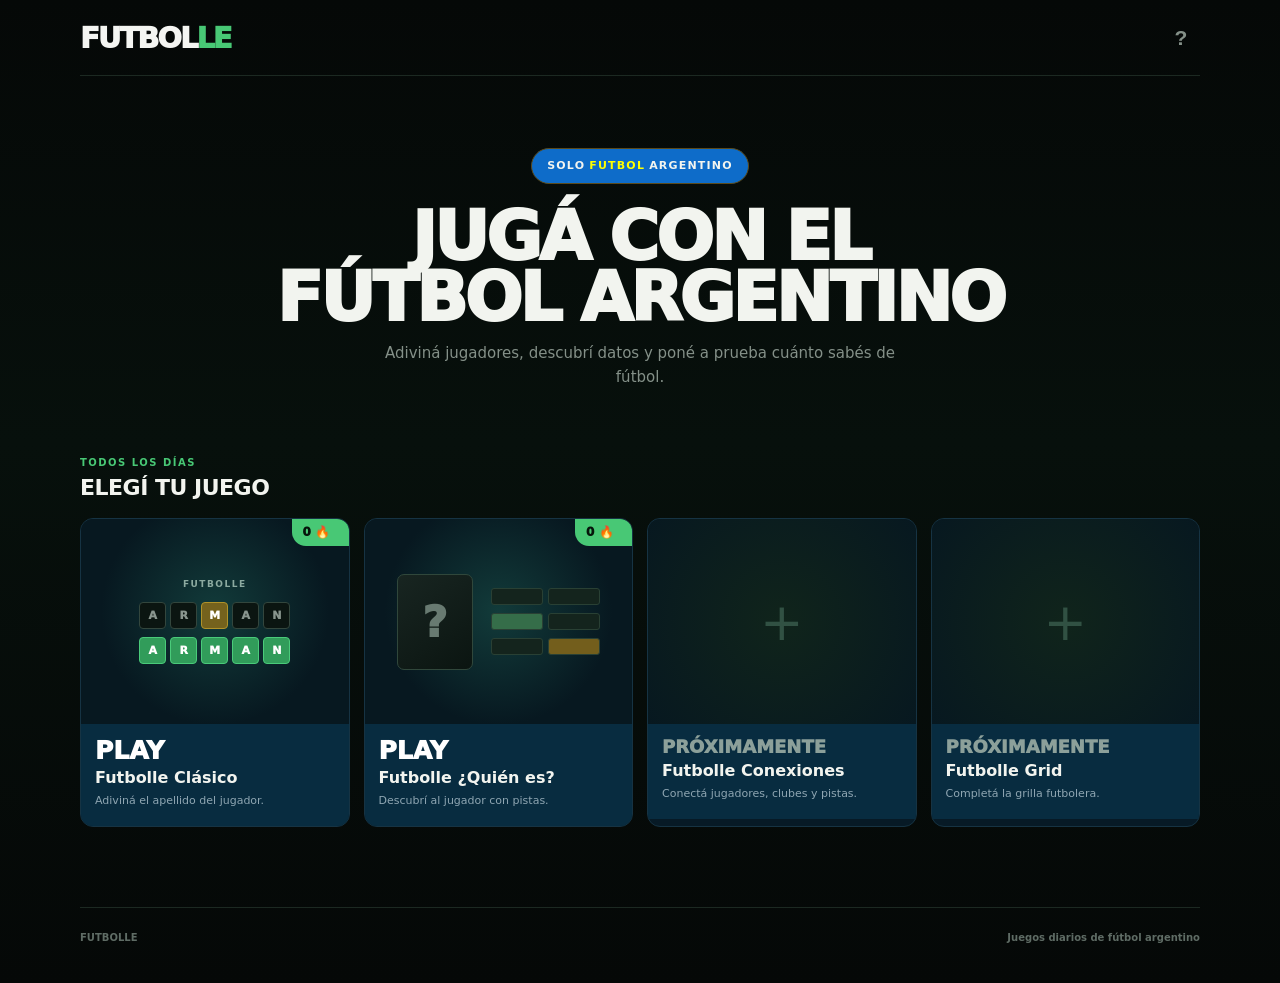
==== index.html @ 7536a7e5 "Selector" ====
<!DOCTYPE html>
<html lang="es">
<head>
    <meta charset="UTF-8">
    <meta name="viewport" content="width=device-width, initial-scale=1.0">

    <title>FUTBOLLE — Juegos de fútbol argentino</title>

    <link rel="stylesheet" href="index.css">
</head>

<body>

<header class="topbar">

    <a href="index.html" class="brand">
        FUTBOL<span>LE</span>
    </a>

    <button class="help-button" aria-label="Ayuda">
        ?
    </button>

</header>


<main class="home">

    <section class="hero">

        <div class="hero-kicker">
            SOLO <p style="color:yellow; padding-inline: 4px; font-size: 11px; font-weight: 900;  letter-spacing: 1.2px;">  FUTBOL </p> ARGENTINO
        </div>

        <h1>
            JUGÁ CON EL<br>
            FÚTBOL ARGENTINO
        </h1>

        <p>
            Adiviná jugadores, descubrí datos y poné a prueba
            cuánto sabés de fútbol.
        </p>

    </section>


    <section class="games-section">

        <div class="section-heading">

            <div>
                <span class="section-label">
                    TODOS LOS DÍAS
                </span>

                <h2>
                    ELEGÍ TU JUEGO
                </h2>
            </div>

        </div>


        <div class="games-grid">


            <!-- =========================
                 CLÁSICO
            ========================== -->

            <a href="classic.html"
               class="game-card">

                <div class="streak-badge">
                    0 🔥
                </div>

                <div class="game-preview classic-preview">

                    <div class="preview-title">
                        FUTBOLLE
                    </div>

                    <div class="mini-grid">

                        <span class="mini-cell filled">
                            A
                        </span>

                        <span class="mini-cell filled">
                            R
                        </span>

                        <span class="mini-cell yellow">
                            M
                        </span>

                        <span class="mini-cell">
                            A
                        </span>

                        <span class="mini-cell">
                            N
                        </span>

                    </div>

                    <div class="mini-grid">

                        <span class="mini-cell green">
                            A
                        </span>

                        <span class="mini-cell green">
                            R
                        </span>

                        <span class="mini-cell green">
                            M
                        </span>

                        <span class="mini-cell green">
                            A
                        </span>

                        <span class="mini-cell green">
                            N
                        </span>

                    </div>

                </div>

                <div class="game-info">

                    <span class="play">
                        PLAY
                    </span>

                    <h3>
                        Futbolle Clásico
                    </h3>

                    <p>
                        Adiviná el apellido del jugador.
                    </p>

                </div>

            </a>



            <!-- =========================
                 ¿QUIÉN ES?
            ========================== -->

            <a href="who.html"
               class="game-card">

                <div class="streak-badge">
                    0 🔥
                </div>

                <div class="game-preview who-preview">

                    <div class="who-player">
                        ?
                    </div>

                    <div class="who-lines">

                        <div>
                            <span></span>
                            <span></span>
                        </div>

                        <div>
                            <span></span>
                            <span></span>
                        </div>

                        <div>
                            <span></span>
                            <span></span>
                        </div>

                    </div>

                </div>

                <div class="game-info">

                    <span class="play">
                        PLAY
                    </span>

                    <h3>
                        Futbolle ¿Quién es?
                    </h3>

                    <p>
                        Descubrí al jugador con pistas.
                    </p>

                </div>

            </a>



            <!-- =========================
                 PRÓXIMAMENTE
            ========================== -->

            <div class="game-card coming-soon">

                <div class="game-preview empty-preview">

                    <span>
                        +
                    </span>

                </div>

                <div class="game-info">

                    <span class="play disabled">
                        PRÓXIMAMENTE
                    </span>

                    <h3>
                        Futbolle Conexiones
                    </h3>

                    <p>
                        Conectá jugadores, clubes y pistas.
                    </p>

                </div>

            </div>



            <div class="game-card coming-soon">

                <div class="game-preview empty-preview">

                    <span>
                        +
                    </span>

                </div>

                <div class="game-info">

                    <span class="play disabled">
                        PRÓXIMAMENTE
                    </span>

                    <h3>
                        Futbolle Grid
                    </h3>

                    <p>
                        Completá la grilla futbolera.
                    </p>

                </div>

            </div>


        </div>

    </section>


    <footer>

        <span>
            FUTBOLLE
        </span>

        <span>
            Juegos diarios de fútbol argentino
        </span>

    </footer>

</main>

</body>
</html>
---- index.css ----
:root {

    --bg: #050807;
    --surface: #0b100e;
    --surface-2: #101713;

    --border: #1c2922;
    --border-hover: #2c4034;

    --text: #f2f4ef;
    --muted: #849088;

    --green: #48c875;
    --green-dark: #183b27;

    --yellow: #f0bd32;

}


* {
    box-sizing: border-box;
}


html,
body {
    margin: 0;
    min-height: 100%;

    background:
        linear-gradient(
            180deg,
            #050807 0%,
            #07100c 45%,
            #050807 100%
        );

    color: var(--text);

    font-family:
        Inter,
        system-ui,
        -apple-system,
        BlinkMacSystemFont,
        "Segoe UI",
        sans-serif;
}


body {
    min-height: 100vh;
}


/* =========================================================
   TOPBAR
========================================================= */

.topbar {

    width: min(100% - 48px, 1120px);

    height: 76px;

    margin: auto;

    display: flex;

    align-items: center;

    justify-content: space-between;

    border-bottom: 1px solid var(--border);

}


.brand {

    text-decoration: none;

    color: #f4f5f2;

    font-size: 29px;

    font-weight: 1000;

    letter-spacing: -2px;

}


.brand span {
    color: var(--green);
}


.help-button {

    width: 38px;
    height: 38px;

    border: 0;

    background: transparent;

    color: var(--muted);

    font-size: 21px;

    font-weight: 900;

    cursor: pointer;

}


/* =========================================================
   HOME
========================================================= */

.home {

    width: min(100% - 48px, 1120px);

    margin: auto;

}


/* =========================================================
   HERO
========================================================= */

.hero {

    text-align: center;

    padding:

        72px
        20px
        62px;

}


.hero-kicker {

    display: inline-flex;

    align-items: center;

    padding: 8px 15px;

    border: 1px solid #5b4a1a;

    border-radius: 100px;

    color: var(--white);

    background: #0e6cc9;

    font-size: 11px;

    font-weight: 900;

    letter-spacing: 1.2px;

}


.hero h1 {

    margin:

        22px
        0
        12px;

    font-size: clamp(42px, 6vw, 68px);

    line-height: .91;

    letter-spacing: -3px;

    font-weight: 1000;

}


.hero p {

    max-width: 530px;

    margin: auto;

    color: var(--muted);

    font-size: 15px;

    line-height: 1.6;

}


/* =========================================================
   SECTION
========================================================= */

.games-section {

    padding-bottom: 80px;

}


.section-heading {

    display: flex;

    align-items: end;

    justify-content: space-between;

    margin-bottom: 18px;

}


.section-label {

    color: var(--green);

    font-size: 10px;

    font-weight: 900;

    letter-spacing: 1.5px;

}


.section-heading h2 {

    margin: 5px 0 0;

    font-size: 22px;

    letter-spacing: -0.5px;

}


/* =========================================================
   GRID
========================================================= */

.games-grid {

    display: grid;

    grid-template-columns:
        repeat(4, 1fr);

    gap: 14px;

}


/* =========================================================
   GAME CARD
========================================================= */

.game-card {

    position: relative;

    min-width: 0;

    overflow: hidden;

    display: flex;

    flex-direction: column;

    text-decoration: none;

    color: var(--text);

    background: #071a26;

    border: 1px solid #163343;

    border-radius: 13px;

    transition:
        transform .18s ease,
        border-color .18s ease,
        box-shadow .18s ease;

}


.game-card:hover {

    transform: translateY(-5px);

    border-color: #2d596d;

    box-shadow:
        0 18px 45px #0008;

}


.game-preview {

    position: relative;

    height: 205px;

    overflow: hidden;

    display: flex;

    align-items: center;

    justify-content: center;

    background:
        radial-gradient(
            circle at 50% 45%,
            #123b3a,
            #071820 65%
        );

}


.game-info {

    padding: 14px 14px 17px;

    background: #082c40;

}


.play {

    display: block;

    margin-bottom: 5px;

    color: #fff;

    font-size: 25px;

    font-weight: 1000;

    line-height: 1;

}


.game-info h3 {

    margin: 0;

    font-size: 16px;

    font-weight: 800;

}


.game-info p {

    margin: 6px 0 0;

    color: #8fa6b2;

    font-size: 11px;

    line-height: 1.4;

}


/* =========================================================
   STREAK
========================================================= */

.streak-badge {

    position: absolute;

    z-index: 5;

    top: -1px;
    right: -1px;

    min-width: 58px;

    padding: 7px 11px;

    border-radius:
        0
        0
        0
        14px;

    background: var(--green);

    color: #06150b;

    font-size: 12px;

    font-weight: 1000;

}


/* =========================================================
   CLASSIC PREVIEW
========================================================= */

.classic-preview {

    flex-direction: column;

    gap: 8px;

}


.preview-title {

    margin-bottom: 5px;

    color: #8caaa0;

    font-size: 9px;

    font-weight: 900;

    letter-spacing: 1.5px;

}


.mini-grid {

    display: flex;

    gap: 4px;

}


.mini-cell {

    width: 27px;
    height: 27px;

    display: flex;

    align-items: center;
    justify-content: center;

    border: 1px solid #33463d;

    border-radius: 4px;

    background: #0b1511;

    color: #89958e;

    font-size: 11px;

    font-weight: 1000;

}


.mini-cell.yellow {

    background: #75621d;

    border-color: #b09229;

    color: white;

}


.mini-cell.green {

    background: #319c5a;

    border-color: #4acb7a;

    color: white;

}


/* =========================================================
   WHO PREVIEW
========================================================= */

.who-preview {

    gap: 18px;

}


.who-player {

    width: 76px;
    height: 96px;

    display: flex;

    align-items: center;
    justify-content: center;

    border-radius: 7px;

    background:
        linear-gradient(
            145deg,
            #182521,
            #0b1511
        );

    border: 1px solid #30473b;

    color: #687a71;

    font-size: 43px;

    font-weight: 1000;

}


.who-lines {

    display: flex;

    flex-direction: column;

    gap: 8px;

}


.who-lines div {

    display: flex;

    gap: 5px;

}


.who-lines span {

    width: 52px;
    height: 17px;

    border-radius: 3px;

    background: #14241d;

    border: 1px solid #294034;

}


.who-lines div:nth-child(2) span:first-child {

    background: #356d49;

}


.who-lines div:nth-child(3) span:last-child {

    background: #735e1c;

}


/* =========================================================
   COMING SOON
========================================================= */

.coming-soon {

    cursor: default;

}


.coming-soon:hover {

    transform: none;

    box-shadow: none;

}


.empty-preview {

    background:
        radial-gradient(
            circle,
            #10241b,
            #071820
        );

}


.empty-preview span {

    color: #315143;

    font-size: 52px;

    font-weight: 200;

}


.play.disabled {

    color: #8ca09a;

    font-size: 18px;

}


/* =========================================================
   FOOTER
========================================================= */

footer {

    display: flex;

    justify-content: space-between;

    padding:

        24px
        0
        40px;

    border-top: 1px solid var(--border);

    color: #5f6c65;

    font-size: 10px;

    font-weight: 700;

}


/* =========================================================
   RESPONSIVE
========================================================= */

@media (max-width: 900px) {

    .games-grid {

        grid-template-columns:
            repeat(2, 1fr);

    }

}


@media (max-width: 560px) {

    .topbar,
    .home {

        width: min(100% - 24px, 1120px);

    }


    .topbar {

        height: 64px;

    }


    .hero {

        padding:
            48px
            10px
            42px;

    }


    .hero h1 {

        font-size: 43px;

        letter-spacing: -2px;

    }


    .games-grid {

        grid-template-columns:
            repeat(2, 1fr);

        gap: 9px;

    }


    .game-preview {

        height: 150px;

    }


    .game-info {

        padding: 11px;

    }


    .play {

        font-size: 20px;

    }


    .game-info h3 {

        font-size: 13px;

    }


    .game-info p {

        display: none;

    }


    .streak-badge {

        min-width: 48px;

        padding: 6px 8px;

        font-size: 10px;

    }


    footer {

        flex-direction: column;

        gap: 6px;

    }

}
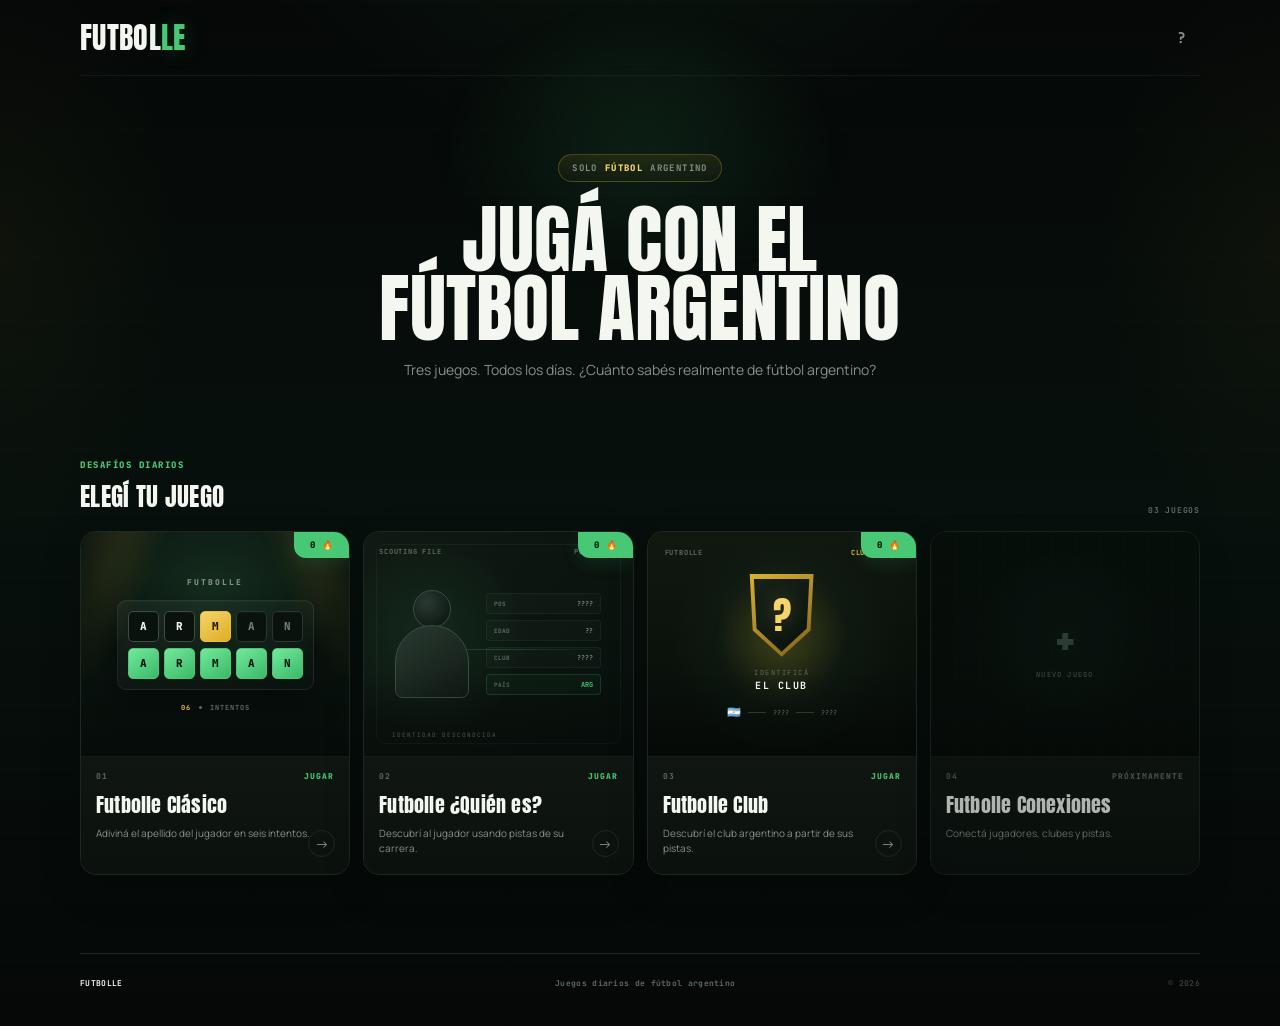
==== commit 265e5141: "Club y css" ====
--- a/index.html
+++ b/index.html
@@ -4,6 +4,12 @@
     <meta charset="UTF-8">
     <meta name="viewport" content="width=device-width, initial-scale=1.0">
 
+    <meta name="theme-color" content="#050807">
+    <meta
+        name="description"
+        content="FUTBOLLE — Juegos diarios de fútbol argentino."
+    >
+
     <title>FUTBOLLE — Juegos de fútbol argentino</title>
 
     <link rel="stylesheet" href="index.css">
@@ -13,7 +19,7 @@
 
 <header class="topbar">
 
-    <a href="index.html" class="brand">
+    <a href="index.html" class="brand" aria-label="Futbolle inicio">
         FUTBOL<span>LE</span>
     </a>
 
@@ -26,10 +32,16 @@
 
 <main class="home">
 
+    <!-- =====================================================
+         HERO
+    ====================================================== -->
+
     <section class="hero">
 
         <div class="hero-kicker">
-            SOLO <p style="color:yellow; padding-inline: 4px; font-size: 11px; font-weight: 900;  letter-spacing: 1.2px;">  FUTBOL </p> ARGENTINO
+            <span>SOLO</span>
+            <strong>FÚTBOL</strong>
+            <span>ARGENTINO</span>
         </div>
 
         <h1>
@@ -38,12 +50,16 @@
         </h1>
 
         <p>
-            Adiviná jugadores, descubrí datos y poné a prueba
-            cuánto sabés de fútbol.
+            Tres juegos. Todos los días.
+            ¿Cuánto sabés realmente de fútbol argentino?
         </p>
 
     </section>
 
+
+    <!-- =====================================================
+         GAMES
+    ====================================================== -->
 
     <section class="games-section">
 
@@ -51,7 +67,7 @@
 
             <div>
                 <span class="section-label">
-                    TODOS LOS DÍAS
+                    DESAFÍOS DIARIOS
                 </span>
 
                 <h2>
@@ -59,176 +75,294 @@
                 </h2>
             </div>
 
+            <span class="games-count">
+                03 JUEGOS
+            </span>
+
         </div>
 
 
         <div class="games-grid">
 
 
-            <!-- =========================
+            <!-- =================================================
                  CLÁSICO
-            ========================== -->
+            ================================================== -->
 
             <a href="classic.html"
-               class="game-card">
+               class="game-card classic-card">
 
                 <div class="streak-badge">
-                    0 🔥
+                    0 <span>🔥</span>
                 </div>
 
                 <div class="game-preview classic-preview">
 
-                    <div class="preview-title">
+                    <div class="stadium-light light-left"></div>
+                    <div class="stadium-light light-right"></div>
+
+                    <div class="preview-label">
                         FUTBOLLE
                     </div>
 
-                    <div class="mini-grid">
-
-                        <span class="mini-cell filled">
-                            A
-                        </span>
-
-                        <span class="mini-cell filled">
-                            R
-                        </span>
-
-                        <span class="mini-cell yellow">
-                            M
-                        </span>
-
-                        <span class="mini-cell">
-                            A
-                        </span>
-
-                        <span class="mini-cell">
-                            N
-                        </span>
-
-                    </div>
-
-                    <div class="mini-grid">
-
-                        <span class="mini-cell green">
-                            A
-                        </span>
-
-                        <span class="mini-cell green">
-                            R
-                        </span>
-
-                        <span class="mini-cell green">
-                            M
-                        </span>
-
-                        <span class="mini-cell green">
-                            A
-                        </span>
-
-                        <span class="mini-cell green">
-                            N
-                        </span>
-
-                    </div>
-
-                </div>
+                    <div class="classic-board-mini">
+
+                        <div class="mini-row">
+
+                            <span class="mini-cell filled">A</span>
+                            <span class="mini-cell filled">R</span>
+                            <span class="mini-cell yellow">M</span>
+                            <span class="mini-cell">A</span>
+                            <span class="mini-cell">N</span>
+
+                        </div>
+
+                        <div class="mini-row">
+
+                            <span class="mini-cell green">A</span>
+                            <span class="mini-cell green">R</span>
+                            <span class="mini-cell green">M</span>
+                            <span class="mini-cell green">A</span>
+                            <span class="mini-cell green">N</span>
+
+                        </div>
+
+                    </div>
+
+                    <div class="preview-bottom">
+                        <span>06</span>
+                        <i></i>
+                        <span>INTENTOS</span>
+                    </div>
+
+                </div>
+
 
                 <div class="game-info">
 
-                    <span class="play">
-                        PLAY
-                    </span>
+                    <div class="game-meta">
+                        <span class="game-number">01</span>
+                        <span class="play-label">JUGAR</span>
+                    </div>
 
                     <h3>
                         Futbolle Clásico
                     </h3>
 
                     <p>
-                        Adiviná el apellido del jugador.
+                        Adiviná el apellido del jugador en seis intentos.
                     </p>
 
+                    <div class="card-arrow">
+                        →
+                    </div>
+
                 </div>
 
             </a>
 
 
 
-            <!-- =========================
-                 ¿QUIÉN ES?
-            ========================== -->
+            <!-- =================================================
+                 WHO
+            ================================================== -->
 
             <a href="who.html"
-               class="game-card">
+               class="game-card who-card">
 
                 <div class="streak-badge">
-                    0 🔥
+                    0 <span>🔥</span>
                 </div>
 
                 <div class="game-preview who-preview">
 
-                    <div class="who-player">
-                        ?
-                    </div>
-
-                    <div class="who-lines">
-
-                        <div>
-                            <span></span>
-                            <span></span>
+                    <div class="scan-line"></div>
+
+                    <div class="who-top">
+
+                        <span>SCOUTING FILE</span>
+
+                        <span>PLAYER 02</span>
+
+                    </div>
+
+                    <div class="who-content">
+
+                        <div class="player-silhouette">
+
+                            <div class="silhouette-head"></div>
+
+                            <div class="silhouette-body"></div>
+
                         </div>
 
-                        <div>
-                            <span></span>
-                            <span></span>
+
+                        <div class="scouting-data">
+
+                            <div class="data-line">
+                                <span>POS</span>
+                                <b>????</b>
+                            </div>
+
+                            <div class="data-line">
+                                <span>EDAD</span>
+                                <b>??</b>
+                            </div>
+
+                            <div class="data-line">
+                                <span>CLUB</span>
+                                <b>????</b>
+                            </div>
+
+                            <div class="data-line active">
+                                <span>PAÍS</span>
+                                <b>ARG</b>
+                            </div>
+
                         </div>
 
-                        <div>
-                            <span></span>
-                            <span></span>
-                        </div>
-
-                    </div>
-
-                </div>
+                    </div>
+
+                    <div class="who-footer">
+                        IDENTIDAD DESCONOCIDA
+                    </div>
+
+                </div>
+
 
                 <div class="game-info">
 
-                    <span class="play">
-                        PLAY
-                    </span>
+                    <div class="game-meta">
+                        <span class="game-number">02</span>
+                        <span class="play-label">JUGAR</span>
+                    </div>
 
                     <h3>
                         Futbolle ¿Quién es?
                     </h3>
 
                     <p>
-                        Descubrí al jugador con pistas.
+                        Descubrí al jugador usando pistas de su carrera.
                     </p>
 
+                    <div class="card-arrow">
+                        →
+                    </div>
+
                 </div>
 
             </a>
 
 
 
-            <!-- =========================
+            <!-- =================================================
+                 CLUB
+            ================================================== -->
+
+            <a href="club.html"
+               class="game-card club-card">
+
+                <div class="streak-badge">
+                    0 <span>🔥</span>
+                </div>
+
+                <div class="game-preview club-preview">
+
+                    <div class="club-glow"></div>
+
+                    <div class="club-header">
+
+                        <span>FUTBOLLE</span>
+
+                        <span>CLUB // 03</span>
+
+                    </div>
+
+
+                    <div class="club-shield">
+
+                        <div class="shield-inner">
+
+                            <span>?</span>
+
+                        </div>
+
+                    </div>
+
+
+                    <div class="club-name">
+                        <span>IDENTIFICÁ</span>
+                        <strong>EL CLUB</strong>
+                    </div>
+
+
+                    <div class="club-clues">
+
+                        <span>🇦🇷</span>
+                        <i></i>
+                        <span>????</span>
+                        <i></i>
+                        <span>????</span>
+
+                    </div>
+
+                </div>
+
+
+                <div class="game-info">
+
+                    <div class="game-meta">
+                        <span class="game-number">03</span>
+                        <span class="play-label">JUGAR</span>
+                    </div>
+
+                    <h3>
+                        Futbolle Club
+                    </h3>
+
+                    <p>
+                        Descubrí el club argentino a partir de sus pistas.
+                    </p>
+
+                    <div class="card-arrow">
+                        →
+                    </div>
+
+                </div>
+
+            </a>
+
+
+
+            <!-- =================================================
                  PRÓXIMAMENTE
-            ========================== -->
+            ================================================== -->
 
             <div class="game-card coming-soon">
 
                 <div class="game-preview empty-preview">
 
-                    <span>
+                    <div class="coming-grid"></div>
+
+                    <span class="plus">
                         +
                     </span>
 
-                </div>
+                    <small>
+                        NUEVO JUEGO
+                    </small>
+
+                </div>
+
 
                 <div class="game-info">
 
-                    <span class="play disabled">
-                        PRÓXIMAMENTE
-                    </span>
+                    <div class="game-meta">
+                        <span class="game-number">04</span>
+                        <span class="play-label disabled">
+                            PRÓXIMAMENTE
+                        </span>
+                    </div>
 
                     <h3>
                         Futbolle Conexiones
@@ -242,45 +376,18 @@
 
             </div>
 
-
-
-            <div class="game-card coming-soon">
-
-                <div class="game-preview empty-preview">
-
-                    <span>
-                        +
-                    </span>
-
-                </div>
-
-                <div class="game-info">
-
-                    <span class="play disabled">
-                        PRÓXIMAMENTE
-                    </span>
-
-                    <h3>
-                        Futbolle Grid
-                    </h3>
-
-                    <p>
-                        Completá la grilla futbolera.
-                    </p>
-
-                </div>
-
-            </div>
-
-
         </div>
 
     </section>
 
 
+    <!-- =====================================================
+         FOOTER
+    ====================================================== -->
+
     <footer>
 
-        <span>
+        <span class="footer-brand">
             FUTBOLLE
         </span>
 
@@ -288,6 +395,10 @@
             Juegos diarios de fútbol argentino
         </span>
 
+        <span class="footer-year">
+            © 2026
+        </span>
+
     </footer>
 
 </main>
--- a/index.css
+++ b/index.css
@@ -1,366 +1,1366 @@
+/* =========================================================
+   FUTBOLLE — HOME
+   Estadio nocturno / Game selection
+   ========================================================= */
+
+@import url(
+    'https://fonts.googleapis.com/css2?family=Anton&family=JetBrains+Mono:wght@500;600;700;800&family=Manrope:wght@500;600;700;800;900&display=swap'
+);
+
+
+/* =========================================================
+   TOKENS
+   ========================================================= */
+
 :root {
 
     --bg: #050807;
-    --surface: #0b100e;
-    --surface-2: #101713;
+    --bg-2: #07100b;
+
+    --surface: #0b120e;
+    --surface-2: #101913;
+    --surface-3: #151f18;
 
     --border: #1c2922;
-    --border-hover: #2c4034;
-
-    --text: #f2f4ef;
+    --border-light: #293a30;
+    --border-strong: #3b5143;
+
+    --text: #f4f7f0;
+    --text-soft: #cbd5cc;
+
     --muted: #849088;
+    --muted-2: #5d6b62;
 
     --green: #48c875;
-    --green-dark: #183b27;
+    --green-light: #73e99a;
+    --green-dark: #1b6d3d;
 
     --yellow: #f0bd32;
-
-}
-
-
-* {
+    --yellow-light: #f6d46c;
+
+    --red: #d65049;
+
+    --radius: 16px;
+
+    --display:
+        'Anton',
+        Impact,
+        'Arial Narrow',
+        sans-serif;
+
+    --body:
+        'Manrope',
+        Inter,
+        system-ui,
+        sans-serif;
+
+    --mono:
+        'JetBrains Mono',
+        monospace;
+
+}
+
+
+/* =========================================================
+   RESET
+   ========================================================= */
+
+*,
+*::before,
+*::after {
     box-sizing: border-box;
 }
 
-
-html,
+html {
+    min-height: 100%;
+    background: var(--bg);
+    color-scheme: dark;
+}
+
 body {
+
     margin: 0;
-    min-height: 100%;
+
+    min-width: 320px;
+    min-height: 100vh;
+
+    color: var(--text);
+
+    font-family: var(--body);
+
+    -webkit-font-smoothing: antialiased;
+    text-rendering: optimizeLegibility;
+
+    background:
+
+        radial-gradient(
+            ellipse 600px 400px at 50% -150px,
+            rgba(72, 200, 117, .09),
+            transparent 72%
+        ),
+
+        radial-gradient(
+            ellipse 260px 420px at 0% 25%,
+            rgba(240, 189, 50, .035),
+            transparent 70%
+        ),
+
+        radial-gradient(
+            ellipse 260px 420px at 100% 25%,
+            rgba(240, 189, 50, .035),
+            transparent 70%
+        ),
+
+        repeating-linear-gradient(
+            180deg,
+            rgba(255,255,255,.009) 0,
+            rgba(255,255,255,.009) 1px,
+            transparent 1px,
+            transparent 64px
+        ),
+
+        linear-gradient(
+            180deg,
+            #050807 0%,
+            #07100c 50%,
+            #050807 100%
+        );
+
+}
+
+button,
+a {
+    -webkit-tap-highlight-color: transparent;
+}
+
+button {
+    font: inherit;
+}
+
+
+/* =========================================================
+   TOPBAR
+   ========================================================= */
+
+.topbar {
+
+    width: min(1120px, calc(100% - 48px));
+
+    height: 76px;
+
+    margin: auto;
+
+    display: flex;
+    align-items: center;
+    justify-content: space-between;
+
+    border-bottom: 1px solid rgba(255,255,255,.055);
+
+}
+
+
+.brand {
+
+    position: relative;
+
+    color: var(--text);
+
+    text-decoration: none;
+
+    font-family: var(--display);
+
+    font-size: 30px;
+
+    font-weight: 400;
+
+    letter-spacing: .3px;
+
+    line-height: 1;
+
+    transition:
+        opacity .18s ease,
+        transform .18s ease;
+
+}
+
+.brand span {
+
+    color: var(--green);
+
+    text-shadow:
+        0 0 22px rgba(72,200,117,.28);
+
+}
+
+.brand:hover {
+    opacity: .9;
+}
+
+.brand:active {
+    transform: scale(.97);
+}
+
+
+.help-button {
+
+    width: 38px;
+    height: 38px;
+
+    display: grid;
+    place-items: center;
+
+    border: 1px solid transparent;
+    border-radius: 10px;
+
+    background: transparent;
+
+    color: var(--muted);
+
+    font-family: var(--mono);
+    font-size: 15px;
+    font-weight: 700;
+
+    cursor: pointer;
+
+    transition:
+        color .18s ease,
+        background .18s ease,
+        border-color .18s ease;
+
+}
+
+.help-button:hover {
+
+    color: var(--text);
+
+    background: rgba(255,255,255,.035);
+
+    border-color: var(--border);
+
+}
+
+
+/* =========================================================
+   HOME
+   ========================================================= */
+
+.home {
+
+    width: min(1120px, calc(100% - 48px));
+
+    margin: auto;
+
+}
+
+
+/* =========================================================
+   HERO
+   ========================================================= */
+
+.hero {
+
+    position: relative;
+
+    padding:
+        78px
+        20px
+        70px;
+
+    text-align: center;
+
+}
+
+
+/* reflector behind title */
+
+.hero::before {
+
+    content: "";
+
+    position: absolute;
+
+    left: 50%;
+    top: -80px;
+
+    width: 440px;
+    height: 300px;
+
+    transform: translateX(-50%);
+
+    pointer-events: none;
+
+    background:
+
+        radial-gradient(
+            ellipse at center,
+            rgba(72,200,117,.11),
+            transparent 65%
+        );
+
+    filter: blur(10px);
+
+}
+
+
+.hero-kicker {
+
+    position: relative;
+
+    display: inline-flex;
+    align-items: center;
+
+    gap: 7px;
+
+    padding: 7px 13px;
+
+    border: 1px solid rgba(240,189,50,.25);
+
+    border-radius: 999px;
 
     background:
         linear-gradient(
             180deg,
-            #050807 0%,
-            #07100c 45%,
-            #050807 100%
+            rgba(240,189,50,.09),
+            rgba(240,189,50,.025)
         );
 
+    color: var(--muted);
+
+    font-family: var(--mono);
+
+    font-size: 9px;
+    font-weight: 700;
+
+    letter-spacing: 1.4px;
+
+}
+
+.hero-kicker strong {
+
+    color: var(--yellow-light);
+
+    font-weight: 800;
+
+}
+
+
+.hero h1 {
+
+    position: relative;
+
+    margin:
+        23px
+        0
+        15px;
+
     color: var(--text);
 
-    font-family:
-        Inter,
-        system-ui,
-        -apple-system,
-        BlinkMacSystemFont,
-        "Segoe UI",
-        sans-serif;
-}
-
-
-body {
-    min-height: 100vh;
+    font-family: var(--display);
+
+    font-size: clamp(48px, 7vw, 76px);
+
+    font-weight: 400;
+
+    line-height: .91;
+
+    letter-spacing: .2px;
+
+}
+
+
+.hero p {
+
+    position: relative;
+
+    max-width: 520px;
+
+    margin: auto;
+
+    color: var(--muted);
+
+    font-size: 14px;
+
+    line-height: 1.65;
+
 }
 
 
 /* =========================================================
-   TOPBAR
-========================================================= */
-
-.topbar {
-
-    width: min(100% - 48px, 1120px);
-
-    height: 76px;
-
-    margin: auto;
+   SECTION
+   ========================================================= */
+
+.games-section {
+    padding-bottom: 78px;
+}
+
+
+.section-heading {
 
     display: flex;
+    align-items: end;
+    justify-content: space-between;
+
+    margin-bottom: 16px;
+
+}
+
+
+.section-label {
+
+    color: var(--green);
+
+    font-family: var(--mono);
+
+    font-size: 9px;
+
+    font-weight: 800;
+
+    letter-spacing: 1.5px;
+
+}
+
+
+.section-heading h2 {
+
+    margin: 5px 0 0;
+
+    font-family: var(--display);
+
+    font-size: 25px;
+
+    font-weight: 400;
+
+    letter-spacing: .3px;
+
+}
+
+
+.games-count {
+
+    color: var(--muted-2);
+
+    font-family: var(--mono);
+
+    font-size: 8px;
+
+    font-weight: 700;
+
+    letter-spacing: .8px;
+
+}
+
+
+/* =========================================================
+   GRID
+   ========================================================= */
+
+.games-grid {
+
+    display: grid;
+
+    grid-template-columns:
+        repeat(4, minmax(0, 1fr));
+
+    gap: 13px;
+
+}
+
+
+/* =========================================================
+   GAME CARD
+   ========================================================= */
+
+.game-card {
+
+    position: relative;
+
+    min-width: 0;
+
+    overflow: hidden;
+
+    display: flex;
+    flex-direction: column;
+
+    color: var(--text);
+
+    text-decoration: none;
+
+    background: var(--surface);
+
+    border: 1px solid var(--border);
+
+    border-radius: var(--radius);
+
+    box-shadow:
+        0 15px 40px rgba(0,0,0,.18);
+
+    transition:
+        transform .22s cubic-bezier(.2,.7,.2,1),
+        border-color .22s ease,
+        box-shadow .22s ease;
+
+}
+
+
+.game-card:not(.coming-soon):hover {
+
+    transform: translateY(-7px);
+
+    border-color: var(--border-light);
+
+    box-shadow:
+        0 25px 55px rgba(0,0,0,.42),
+        0 0 0 1px rgba(255,255,255,.015);
+
+}
+
+
+.game-card:not(.coming-soon):active {
+
+    transform: translateY(-2px) scale(.99);
+
+}
+
+
+/* =========================================================
+   PREVIEW BASE
+   ========================================================= */
+
+.game-preview {
+
+    position: relative;
+
+    height: 224px;
+
+    overflow: hidden;
+
+    flex-shrink: 0;
+
+}
+
+
+.game-preview::after {
+
+    content: "";
+
+    position: absolute;
+
+    inset: 0;
+
+    pointer-events: none;
+
+    background:
+        linear-gradient(
+            180deg,
+            transparent 60%,
+            rgba(0,0,0,.28)
+        );
+
+}
+
+
+/* =========================================================
+   CLASSIC COVER
+   ========================================================= */
+
+.classic-preview {
+
+    display: flex;
+
+    flex-direction: column;
 
     align-items: center;
-
+    justify-content: center;
+
+    gap: 13px;
+
+    background:
+
+        radial-gradient(
+            ellipse 180px 130px at 50% 25%,
+            rgba(72,200,117,.13),
+            transparent 72%
+        ),
+
+        linear-gradient(
+            180deg,
+            #0d1712,
+            #07100c
+        );
+
+}
+
+
+/* stadium lights */
+
+.stadium-light {
+
+    position: absolute;
+
+    top: -50px;
+
+    width: 90px;
+    height: 230px;
+
+    opacity: .8;
+
+    background:
+        radial-gradient(
+            ellipse at center top,
+            rgba(240,189,50,.17),
+            transparent 68%
+        );
+
+    filter: blur(8px);
+
+}
+
+.light-left {
+    left: -25px;
+    transform: rotate(18deg);
+}
+
+.light-right {
+    right: -25px;
+    transform: rotate(-18deg);
+}
+
+
+.preview-label {
+
+    position: relative;
+    z-index: 2;
+
+    color: var(--muted);
+
+    font-family: var(--mono);
+
+    font-size: 8px;
+
+    font-weight: 800;
+
+    letter-spacing: 2px;
+
+}
+
+
+.classic-board-mini {
+
+    position: relative;
+    z-index: 2;
+
+    display: flex;
+    flex-direction: column;
+
+    gap: 6px;
+
+    padding: 10px;
+
+    border: 1px solid rgba(255,255,255,.07);
+
+    border-radius: 9px;
+
+    background:
+        linear-gradient(
+            145deg,
+            rgba(255,255,255,.045),
+            rgba(255,255,255,.008)
+        );
+
+    box-shadow:
+        0 15px 30px rgba(0,0,0,.38),
+        inset 0 1px rgba(255,255,255,.035);
+
+}
+
+
+.mini-row {
+
+    display: flex;
+
+    gap: 5px;
+
+}
+
+
+.mini-cell {
+
+    width: 31px;
+    height: 31px;
+
+    display: grid;
+    place-items: center;
+
+    border: 1px solid #29372f;
+
+    border-radius: 5px;
+
+    background: #0a120e;
+
+    color: #6e7b73;
+
+    font-family: var(--mono);
+
+    font-size: 11px;
+
+    font-weight: 800;
+
+    box-shadow:
+        inset 0 1px rgba(255,255,255,.025);
+
+}
+
+
+.mini-cell.filled {
+
+    color: var(--text);
+
+    border-color: #3d4d43;
+
+}
+
+
+.mini-cell.yellow {
+
+    color: #201803;
+
+    background:
+        linear-gradient(
+            145deg,
+            #f6d46c,
+            #dcae25
+        );
+
+    border-color: var(--yellow);
+
+}
+
+
+.mini-cell.green {
+
+    color: #06150b;
+
+    background:
+        linear-gradient(
+            145deg,
+            #73e99a,
+            #39b968
+        );
+
+    border-color: var(--green);
+
+}
+
+
+.preview-bottom {
+
+    position: relative;
+    z-index: 2;
+
+    display: flex;
+    align-items: center;
+
+    gap: 8px;
+
+    color: var(--muted-2);
+
+    font-family: var(--mono);
+
+    font-size: 7px;
+
+    font-weight: 700;
+
+    letter-spacing: 1px;
+
+}
+
+
+.preview-bottom span:first-child {
+    color: var(--yellow);
+}
+
+
+.preview-bottom i {
+
+    width: 3px;
+    height: 3px;
+
+    border-radius: 50%;
+
+    background: var(--muted-2);
+
+}
+
+
+/* =========================================================
+   WHO COVER
+   ========================================================= */
+
+.who-preview {
+
+    padding: 15px;
+
+    background:
+
+        radial-gradient(
+            circle at 25% 45%,
+            rgba(72,200,117,.11),
+            transparent 42%
+        ),
+
+        linear-gradient(
+            135deg,
+            #101913,
+            #07100c
+        );
+
+}
+
+
+.who-preview::before {
+
+    content: "";
+
+    position: absolute;
+
+    inset: 12px;
+
+    border: 1px solid rgba(255,255,255,.045);
+
+    border-radius: 9px;
+
+}
+
+
+.scan-line {
+
+    position: absolute;
+
+    left: 15px;
+    right: 15px;
+
+    top: 52%;
+
+    height: 1px;
+
+    background:
+        linear-gradient(
+            90deg,
+            transparent,
+            rgba(72,200,117,.35),
+            transparent
+        );
+
+    box-shadow:
+        0 0 14px rgba(72,200,117,.25);
+
+    opacity: .7;
+
+}
+
+
+.who-top {
+
+    position: relative;
+    z-index: 2;
+
+    display: flex;
     justify-content: space-between;
 
-    border-bottom: 1px solid var(--border);
-
-}
-
-
-.brand {
-
-    text-decoration: none;
-
-    color: #f4f5f2;
-
-    font-size: 29px;
-
-    font-weight: 1000;
-
-    letter-spacing: -2px;
-
-}
-
-
-.brand span {
-    color: var(--green);
-}
-
-
-.help-button {
+    color: var(--muted-2);
+
+    font-family: var(--mono);
+
+    font-size: 7px;
+
+    font-weight: 700;
+
+    letter-spacing: .8px;
+
+}
+
+
+.who-content {
+
+    position: absolute;
+
+    left: 28px;
+    right: 28px;
+
+    top: 50%;
+
+    transform: translateY(-50%);
+
+    display: flex;
+
+    align-items: center;
+
+    justify-content: center;
+
+    gap: 17px;
+
+}
+
+
+/* silhouette */
+
+.player-silhouette {
+
+    position: relative;
+
+    width: 74px;
+    height: 108px;
+
+}
+
+
+.silhouette-head {
+
+    position: absolute;
+
+    top: 0;
+    left: 50%;
 
     width: 38px;
     height: 38px;
 
-    border: 0;
-
-    background: transparent;
-
-    color: var(--muted);
-
-    font-size: 21px;
-
-    font-weight: 900;
-
-    cursor: pointer;
-
-}
-
-
-/* =========================================================
-   HOME
-========================================================= */
-
-.home {
-
-    width: min(100% - 48px, 1120px);
-
-    margin: auto;
-
-}
-
-
-/* =========================================================
-   HERO
-========================================================= */
-
-.hero {
-
-    text-align: center;
-
-    padding:
-
-        72px
-        20px
-        62px;
-
-}
-
-
-.hero-kicker {
-
-    display: inline-flex;
-
-    align-items: center;
-
-    padding: 8px 15px;
-
-    border: 1px solid #5b4a1a;
-
-    border-radius: 100px;
-
-    color: var(--white);
-
-    background: #0e6cc9;
-
-    font-size: 11px;
-
-    font-weight: 900;
-
-    letter-spacing: 1.2px;
-
-}
-
-
-.hero h1 {
-
-    margin:
-
-        22px
-        0
-        12px;
-
-    font-size: clamp(42px, 6vw, 68px);
-
-    line-height: .91;
-
-    letter-spacing: -3px;
-
-    font-weight: 1000;
-
-}
-
-
-.hero p {
-
-    max-width: 530px;
-
-    margin: auto;
-
-    color: var(--muted);
-
-    font-size: 15px;
-
-    line-height: 1.6;
-
-}
-
-
-/* =========================================================
-   SECTION
-========================================================= */
-
-.games-section {
-
-    padding-bottom: 80px;
-
-}
-
-
-.section-heading {
-
-    display: flex;
-
-    align-items: end;
-
-    justify-content: space-between;
-
-    margin-bottom: 18px;
-
-}
-
-
-.section-label {
-
-    color: var(--green);
-
-    font-size: 10px;
-
-    font-weight: 900;
-
-    letter-spacing: 1.5px;
-
-}
-
-
-.section-heading h2 {
-
-    margin: 5px 0 0;
-
-    font-size: 22px;
-
-    letter-spacing: -0.5px;
-
-}
-
-
-/* =========================================================
-   GRID
-========================================================= */
-
-.games-grid {
-
-    display: grid;
-
-    grid-template-columns:
-        repeat(4, 1fr);
-
-    gap: 14px;
-
-}
-
-
-/* =========================================================
-   GAME CARD
-========================================================= */
-
-.game-card {
-
-    position: relative;
-
-    min-width: 0;
-
-    overflow: hidden;
-
-    display: flex;
-
-    flex-direction: column;
-
-    text-decoration: none;
-
-    color: var(--text);
-
-    background: #071a26;
-
-    border: 1px solid #163343;
-
-    border-radius: 13px;
-
-    transition:
-        transform .18s ease,
-        border-color .18s ease,
-        box-shadow .18s ease;
-
-}
-
-
-.game-card:hover {
-
-    transform: translateY(-5px);
-
-    border-color: #2d596d;
-
-    box-shadow:
-        0 18px 45px #0008;
-
-}
-
-
-.game-preview {
-
-    position: relative;
-
-    height: 205px;
-
-    overflow: hidden;
-
-    display: flex;
-
-    align-items: center;
-
-    justify-content: center;
+    transform: translateX(-50%);
+
+    border-radius: 50%;
 
     background:
         radial-gradient(
-            circle at 50% 45%,
-            #123b3a,
-            #071820 65%
+            circle at 35% 30%,
+            #293a31,
+            #111b16 72%
         );
 
-}
-
+    border: 1px solid #3a4e42;
+
+}
+
+
+.silhouette-body {
+
+    position: absolute;
+
+    left: 50%;
+    bottom: 0;
+
+    width: 74px;
+    height: 73px;
+
+    transform: translateX(-50%);
+
+    border-radius:
+        40px
+        40px
+        8px
+        8px;
+
+    background:
+        linear-gradient(
+            145deg,
+            #293a31,
+            #101913
+        );
+
+    border: 1px solid #3a4e42;
+
+}
+
+
+.scouting-data {
+
+    width: 115px;
+
+    display: grid;
+
+    gap: 6px;
+
+}
+
+
+.data-line {
+
+    display: flex;
+    align-items: center;
+    justify-content: space-between;
+
+    padding: 5px 7px;
+
+    border: 1px solid rgba(255,255,255,.045);
+
+    border-radius: 4px;
+
+    background: rgba(255,255,255,.018);
+
+}
+
+
+.data-line span {
+
+    color: var(--muted-2);
+
+    font-family: var(--mono);
+
+    font-size: 6px;
+
+    font-weight: 700;
+
+}
+
+
+.data-line b {
+
+    color: #758279;
+
+    font-family: var(--mono);
+
+    font-size: 7px;
+
+}
+
+
+.data-line.active {
+
+    border-color: rgba(72,200,117,.2);
+
+    background: rgba(72,200,117,.045);
+
+}
+
+
+.data-line.active b {
+
+    color: var(--green);
+
+}
+
+
+.who-footer {
+
+    position: absolute;
+
+    left: 28px;
+    bottom: 17px;
+
+    color: var(--muted-2);
+
+    font-family: var(--mono);
+
+    font-size: 6px;
+
+    letter-spacing: 1px;
+
+}
+
+
+/* =========================================================
+   CLUB COVER
+   ========================================================= */
+
+.club-preview {
+
+    display: flex;
+
+    flex-direction: column;
+
+    align-items: center;
+
+    justify-content: center;
+
+    background:
+
+        radial-gradient(
+            circle at 50% 42%,
+            rgba(240,189,50,.10),
+            transparent 35%
+        ),
+
+        radial-gradient(
+            circle at 50% 50%,
+            rgba(72,200,117,.07),
+            transparent 63%
+        ),
+
+        linear-gradient(
+            180deg,
+            #101810,
+            #070d09
+        );
+
+}
+
+
+.club-glow {
+
+    position: absolute;
+
+    width: 140px;
+    height: 140px;
+
+    border-radius: 50%;
+
+    background:
+        radial-gradient(
+            circle,
+            rgba(240,189,50,.13),
+            transparent 68%
+        );
+
+    filter: blur(5px);
+
+}
+
+
+.club-header {
+
+    position: absolute;
+
+    top: 16px;
+    left: 17px;
+    right: 17px;
+
+    display: flex;
+    justify-content: space-between;
+
+    color: var(--muted-2);
+
+    font-family: var(--mono);
+
+    font-size: 7px;
+
+    font-weight: 700;
+
+    letter-spacing: .8px;
+
+}
+
+
+.club-header span:last-child {
+    color: var(--yellow);
+}
+
+
+/* shield */
+
+.club-shield {
+
+    position: relative;
+    z-index: 2;
+
+    width: 76px;
+    height: 91px;
+
+    display: grid;
+    place-items: center;
+
+    clip-path:
+        polygon(
+            8% 5%,
+            92% 5%,
+            88% 67%,
+            50% 96%,
+            12% 67%
+        );
+
+    background:
+        linear-gradient(
+            145deg,
+            #e0b535,
+            #7b5d18
+        );
+
+    filter:
+        drop-shadow(
+            0 10px 18px rgba(0,0,0,.35)
+        );
+
+}
+
+
+.shield-inner {
+
+    width: 66px;
+    height: 80px;
+
+    display: grid;
+    place-items: center;
+
+    clip-path:
+        polygon(
+            8% 5%,
+            92% 5%,
+            88% 67%,
+            50% 96%,
+            12% 67%
+        );
+
+    background:
+        linear-gradient(
+            145deg,
+            #17231b,
+            #09100c
+        );
+
+}
+
+
+.shield-inner span {
+
+    color: var(--yellow-light);
+
+    font-family: var(--display);
+
+    font-size: 37px;
+
+    font-weight: 400;
+
+    text-shadow:
+        0 0 20px rgba(240,189,50,.25);
+
+}
+
+
+.club-name {
+
+    position: relative;
+    z-index: 2;
+
+    display: flex;
+    flex-direction: column;
+
+    align-items: center;
+
+    margin-top: 8px;
+
+    font-family: var(--mono);
+
+    font-size: 7px;
+
+    letter-spacing: 1.5px;
+
+}
+
+
+.club-name span {
+    color: var(--muted-2);
+}
+
+
+.club-name strong {
+
+    margin-top: 2px;
+
+    color: var(--text);
+
+    font-size: 10px;
+
+}
+
+
+.club-clues {
+
+    position: relative;
+    z-index: 2;
+
+    display: flex;
+    align-items: center;
+
+    gap: 7px;
+
+    margin-top: 13px;
+
+    color: var(--muted-2);
+
+    font-family: var(--mono);
+
+    font-size: 7px;
+
+}
+
+
+.club-clues span:first-child {
+    font-size: 11px;
+}
+
+
+.club-clues i {
+
+    width: 18px;
+    height: 1px;
+
+    background: var(--border-light);
+
+}
+
+
+/* =========================================================
+   GAME INFO
+   ========================================================= */
 
 .game-info {
 
-    padding: 14px 14px 17px;
-
-    background: #082c40;
-
-}
-
-
-.play {
-
-    display: block;
-
-    margin-bottom: 5px;
-
-    color: #fff;
-
-    font-size: 25px;
-
-    font-weight: 1000;
-
-    line-height: 1;
+    position: relative;
+
+    flex: 1;
+
+    padding:
+        14px
+        15px
+        18px;
+
+    border-top: 1px solid rgba(255,255,255,.045);
+
+    background:
+        linear-gradient(
+            180deg,
+            rgba(255,255,255,.018),
+            transparent
+        ),
+        var(--surface);
+
+}
+
+
+.game-meta {
+
+    display: flex;
+    align-items: center;
+    justify-content: space-between;
+
+    margin-bottom: 8px;
+
+}
+
+
+.game-number {
+
+    color: var(--muted-2);
+
+    font-family: var(--mono);
+
+    font-size: 8px;
+
+    font-weight: 700;
+
+    letter-spacing: 1px;
+
+}
+
+
+.play-label {
+
+    color: var(--green);
+
+    font-family: var(--mono);
+
+    font-size: 8px;
+
+    font-weight: 800;
+
+    letter-spacing: 1px;
 
 }
 
@@ -369,341 +1369,395 @@
 
     margin: 0;
 
-    font-size: 16px;
-
-    font-weight: 800;
+    padding-right: 24px;
+
+    color: var(--text);
+
+    font-family: var(--display);
+
+    font-size: 20px;
+
+    font-weight: 400;
+
+    letter-spacing: .2px;
 
 }
 
 
 .game-info p {
 
-    margin: 6px 0 0;
-
-    color: #8fa6b2;
-
-    font-size: 11px;
-
-    line-height: 1.4;
+    max-width: 220px;
+
+    margin:
+        6px
+        0
+        0;
+
+    color: var(--muted);
+
+    font-size: 10px;
+
+    line-height: 1.5;
+
+}
+
+
+.card-arrow {
+
+    position: absolute;
+
+    right: 14px;
+    bottom: 17px;
+
+    width: 27px;
+    height: 27px;
+
+    display: grid;
+    place-items: center;
+
+    border: 1px solid var(--border);
+
+    border-radius: 50%;
+
+    color: var(--muted);
+
+    font-size: 14px;
+
+    transition:
+        color .18s ease,
+        background .18s ease,
+        border-color .18s ease,
+        transform .18s ease;
+
+}
+
+
+.game-card:hover .card-arrow {
+
+    color: #06150b;
+
+    background: var(--green);
+
+    border-color: var(--green);
+
+    transform: translateX(2px);
 
 }
 
 
 /* =========================================================
    STREAK
-========================================================= */
+   ========================================================= */
 
 .streak-badge {
 
     position: absolute;
 
-    z-index: 5;
-
-    top: -1px;
-    right: -1px;
-
-    min-width: 58px;
-
-    padding: 7px 11px;
+    z-index: 10;
+
+    top: 0;
+    right: 0;
+
+    min-width: 55px;
+
+    padding:
+        7px
+        9px;
 
     border-radius:
         0
         0
         0
-        14px;
+        12px;
 
     background: var(--green);
 
     color: #06150b;
 
-    font-size: 12px;
-
-    font-weight: 1000;
-
+    font-family: var(--mono);
+
+    font-size: 9px;
+
+    font-weight: 800;
+
+    text-align: center;
+
+    box-shadow:
+        0 5px 18px rgba(72,200,117,.13);
+
+}
+
+
+.streak-badge span {
+    margin-left: 2px;
 }
 
 
 /* =========================================================
-   CLASSIC PREVIEW
-========================================================= */
-
-.classic-preview {
+   COMING SOON
+   ========================================================= */
+
+.coming-soon {
+
+    cursor: default;
+
+    opacity: .72;
+
+}
+
+
+.coming-soon:hover {
+
+    transform: none;
+
+    border-color: var(--border);
+
+    box-shadow:
+        0 15px 40px rgba(0,0,0,.18);
+
+}
+
+
+.empty-preview {
+
+    display: flex;
 
     flex-direction: column;
-
-    gap: 8px;
-
-}
-
-
-.preview-title {
-
-    margin-bottom: 5px;
-
-    color: #8caaa0;
-
-    font-size: 9px;
-
-    font-weight: 900;
-
-    letter-spacing: 1.5px;
-
-}
-
-
-.mini-grid {
-
-    display: flex;
-
-    gap: 4px;
-
-}
-
-
-.mini-cell {
-
-    width: 27px;
-    height: 27px;
-
-    display: flex;
 
     align-items: center;
     justify-content: center;
 
-    border: 1px solid #33463d;
-
-    border-radius: 4px;
-
-    background: #0b1511;
-
-    color: #89958e;
-
-    font-size: 11px;
-
-    font-weight: 1000;
-
-}
-
-
-.mini-cell.yellow {
-
-    background: #75621d;
-
-    border-color: #b09229;
-
-    color: white;
-
-}
-
-
-.mini-cell.green {
-
-    background: #319c5a;
-
-    border-color: #4acb7a;
-
-    color: white;
-
-}
-
-
-/* =========================================================
-   WHO PREVIEW
-========================================================= */
-
-.who-preview {
-
-    gap: 18px;
-
-}
-
-
-.who-player {
-
-    width: 76px;
-    height: 96px;
-
-    display: flex;
-
-    align-items: center;
-    justify-content: center;
-
-    border-radius: 7px;
+    gap: 8px;
 
     background:
+
+        radial-gradient(
+            circle at center,
+            rgba(72,200,117,.045),
+            transparent 55%
+        ),
+
+        #09100c;
+
+}
+
+
+.coming-grid {
+
+    position: absolute;
+
+    inset: 0;
+
+    opacity: .35;
+
+    background-image:
+
         linear-gradient(
-            145deg,
-            #182521,
-            #0b1511
+            rgba(255,255,255,.025) 1px,
+            transparent 1px
+        ),
+
+        linear-gradient(
+            90deg,
+            rgba(255,255,255,.025) 1px,
+            transparent 1px
         );
 
-    border: 1px solid #30473b;
-
-    color: #687a71;
-
-    font-size: 43px;
-
-    font-weight: 1000;
-
-}
-
-
-.who-lines {
-
-    display: flex;
-
-    flex-direction: column;
-
-    gap: 8px;
-
-}
-
-
-.who-lines div {
-
-    display: flex;
-
-    gap: 5px;
-
-}
-
-
-.who-lines span {
-
-    width: 52px;
-    height: 17px;
-
-    border-radius: 3px;
-
-    background: #14241d;
-
-    border: 1px solid #294034;
-
-}
-
-
-.who-lines div:nth-child(2) span:first-child {
-
-    background: #356d49;
-
-}
-
-
-.who-lines div:nth-child(3) span:last-child {
-
-    background: #735e1c;
-
-}
-
-
-/* =========================================================
-   COMING SOON
-========================================================= */
-
-.coming-soon {
-
-    cursor: default;
-
-}
-
-
-.coming-soon:hover {
-
-    transform: none;
-
-    box-shadow: none;
-
-}
-
-
-.empty-preview {
-
-    background:
-        radial-gradient(
-            circle,
-            #10241b,
-            #071820
-        );
-
-}
-
-
-.empty-preview span {
-
-    color: #315143;
+    background-size: 24px 24px;
+
+}
+
+
+.plus {
+
+    position: relative;
+
+    z-index: 2;
+
+    color: #3b5143;
+
+    font-family: var(--display);
 
     font-size: 52px;
 
-    font-weight: 200;
-
-}
-
-
-.play.disabled {
-
-    color: #8ca09a;
-
-    font-size: 18px;
+    line-height: 1;
+
+}
+
+
+.empty-preview small {
+
+    position: relative;
+
+    z-index: 2;
+
+    color: var(--muted-2);
+
+    font-family: var(--mono);
+
+    font-size: 7px;
+
+    letter-spacing: 1.2px;
+
+}
+
+
+.play-label.disabled {
+
+    color: var(--muted-2);
 
 }
 
 
 /* =========================================================
    FOOTER
-========================================================= */
+   ========================================================= */
 
 footer {
 
     display: flex;
-
+    align-items: center;
     justify-content: space-between;
 
     padding:
-
         24px
         0
-        40px;
+        38px;
 
     border-top: 1px solid var(--border);
 
-    color: #5f6c65;
-
-    font-size: 10px;
+    color: var(--muted-2);
+
+    font-family: var(--mono);
+
+    font-size: 8px;
 
     font-weight: 700;
 
+    letter-spacing: .3px;
+
+}
+
+
+.footer-brand {
+    color: var(--text);
+}
+
+
+.footer-year {
+    opacity: .55;
 }
 
 
 /* =========================================================
-   RESPONSIVE
-========================================================= */
-
-@media (max-width: 900px) {
+   TABLET
+   ========================================================= */
+
+@media (max-width: 1050px) {
 
     .games-grid {
 
         grid-template-columns:
-            repeat(2, 1fr);
-
-    }
-
-}
-
-
-@media (max-width: 560px) {
+            repeat(2, minmax(0, 1fr));
+
+    }
+
+
+    .game-preview {
+        height: 245px;
+    }
+
+}
+
+
+/* =========================================================
+   TABLET SMALL
+   ========================================================= */
+
+@media (max-width: 720px) {
 
     .topbar,
     .home {
 
-        width: min(100% - 24px, 1120px);
+        width:
+            min(
+                calc(100% - 32px),
+                620px
+            );
+
+    }
+
+
+    .hero {
+
+        padding:
+            60px
+            10px
+            52px;
+
+    }
+
+
+    .hero h1 {
+
+        font-size:
+            clamp(
+                43px,
+                9vw,
+                62px
+            );
+
+    }
+
+
+    .games-grid {
+
+        gap: 10px;
+
+    }
+
+
+    .game-preview {
+
+        height: 210px;
+
+    }
+
+
+    .game-info h3 {
+
+        font-size: 18px;
+
+    }
+
+}
+
+
+/* =========================================================
+   MOBILE
+   ========================================================= */
+
+@media (max-width: 560px) {
+
+    .topbar,
+    .home {
+
+        width:
+            calc(100% - 22px);
 
     }
 
 
     .topbar {
 
-        height: 64px;
+        height: 63px;
+
+    }
+
+
+    .brand {
+
+        font-size: 25px;
 
     }
 
@@ -711,28 +1765,364 @@
     .hero {
 
         padding:
-            48px
+            43px
+            5px
+            43px;
+
+    }
+
+
+    .hero-kicker {
+
+        font-size: 8px;
+
+        padding:
+            7px
+            10px;
+
+    }
+
+
+    .hero h1 {
+
+        margin-top: 19px;
+
+        font-size:
+            clamp(
+                37px,
+                11vw,
+                52px
+            );
+
+        letter-spacing: 0;
+
+    }
+
+
+    .hero p {
+
+        max-width: 340px;
+
+        font-size: 12px;
+
+    }
+
+
+    .games-section {
+
+        padding-bottom: 52px;
+
+    }
+
+
+    .section-heading {
+
+        margin-bottom: 12px;
+
+    }
+
+
+    .section-heading h2 {
+
+        font-size: 22px;
+
+    }
+
+
+    .games-count {
+
+        font-size: 7px;
+
+    }
+
+
+    .games-grid {
+
+        grid-template-columns:
+            repeat(2, minmax(0, 1fr));
+
+        gap: 8px;
+
+    }
+
+
+    .game-preview {
+
+        height: 168px;
+
+    }
+
+
+    .game-info {
+
+        padding:
+            11px
             10px
-            42px;
-
-    }
-
-
-    .hero h1 {
-
-        font-size: 43px;
-
-        letter-spacing: -2px;
-
-    }
-
+            14px;
+
+    }
+
+
+    .game-meta {
+
+        margin-bottom: 6px;
+
+    }
+
+
+    .game-number,
+    .play-label {
+
+        font-size: 7px;
+
+    }
+
+
+    .game-info h3 {
+
+        font-size: 16px;
+
+        line-height: 1.05;
+
+    }
+
+
+    .game-info p {
+
+        display: none;
+
+    }
+
+
+    .card-arrow {
+
+        width: 23px;
+        height: 23px;
+
+        right: 9px;
+        bottom: 11px;
+
+        font-size: 12px;
+
+    }
+
+
+    .streak-badge {
+
+        min-width: 45px;
+
+        padding:
+            6px
+            7px;
+
+        font-size: 8px;
+
+    }
+
+
+    /* CLASSIC */
+
+    .classic-board-mini {
+
+        padding: 7px;
+
+        gap: 4px;
+
+    }
+
+
+    .mini-row {
+
+        gap: 3px;
+
+    }
+
+
+    .mini-cell {
+
+        width: 24px;
+        height: 24px;
+
+        font-size: 9px;
+
+    }
+
+
+    .preview-label {
+
+        font-size: 6px;
+
+    }
+
+
+    .preview-bottom {
+
+        font-size: 5px;
+
+    }
+
+
+    /* WHO */
+
+    .who-content {
+
+        left: 13px;
+        right: 13px;
+
+        gap: 8px;
+
+    }
+
+
+    .player-silhouette {
+
+        width: 53px;
+        height: 80px;
+
+    }
+
+
+    .silhouette-head {
+
+        width: 28px;
+        height: 28px;
+
+    }
+
+
+    .silhouette-body {
+
+        width: 53px;
+        height: 55px;
+
+    }
+
+
+    .scouting-data {
+
+        width: 86px;
+
+        gap: 4px;
+
+    }
+
+
+    .data-line {
+
+        padding:
+            4px
+            5px;
+
+    }
+
+
+    .data-line span,
+    .data-line b {
+
+        font-size: 5px;
+
+    }
+
+
+    .who-top {
+
+        font-size: 5px;
+
+    }
+
+
+    .who-footer {
+
+        left: 14px;
+
+        font-size: 5px;
+
+    }
+
+
+    /* CLUB */
+
+    .club-shield {
+
+        width: 58px;
+        height: 70px;
+
+    }
+
+
+    .shield-inner {
+
+        width: 50px;
+        height: 61px;
+
+    }
+
+
+    .shield-inner span {
+
+        font-size: 28px;
+
+    }
+
+
+    .club-name {
+
+        font-size: 5px;
+
+    }
+
+
+    .club-name strong {
+
+        font-size: 8px;
+
+    }
+
+
+    .club-clues {
+
+        margin-top: 7px;
+
+        font-size: 5px;
+
+    }
+
+
+    .club-header {
+
+        top: 11px;
+        left: 11px;
+        right: 11px;
+
+        font-size: 5px;
+
+    }
+
+
+    footer {
+
+        flex-wrap: wrap;
+
+        gap: 8px;
+
+        padding-bottom: 28px;
+
+        font-size: 7px;
+
+    }
+
+}
+
+
+/* =========================================================
+   VERY SMALL
+   ========================================================= */
+
+@media (max-width: 380px) {
 
     .games-grid {
 
-        grid-template-columns:
-            repeat(2, 1fr);
-
-        gap: 9px;
+        gap: 6px;
 
     }
 
@@ -744,50 +2134,65 @@
     }
 
 
+    .game-info h3 {
+
+        font-size: 14px;
+
+    }
+
+
     .game-info {
 
-        padding: 11px;
-
-    }
-
-
-    .play {
-
-        font-size: 20px;
-
-    }
-
-
-    .game-info h3 {
-
-        font-size: 13px;
-
-    }
-
-
-    .game-info p {
-
-        display: none;
-
-    }
-
-
-    .streak-badge {
-
-        min-width: 48px;
-
-        padding: 6px 8px;
-
-        font-size: 10px;
-
-    }
-
-
-    footer {
-
-        flex-direction: column;
-
-        gap: 6px;
+        padding:
+            9px
+            8px
+            12px;
+
+    }
+
+
+    .classic-board-mini {
+
+        transform: scale(.88);
+
+    }
+
+
+    .who-content {
+
+        transform:
+            translateY(-50%)
+            scale(.88);
+
+    }
+
+
+    .club-shield {
+
+        transform: scale(.88);
+
+    }
+
+}
+
+
+/* =========================================================
+   REDUCED MOTION
+   ========================================================= */
+
+@media (prefers-reduced-motion: reduce) {
+
+    *,
+    *::before,
+    *::after {
+
+        animation-duration: .01ms !important;
+
+        animation-iteration-count: 1 !important;
+
+        transition-duration: .01ms !important;
+
+        scroll-behavior: auto !important;
 
     }
 
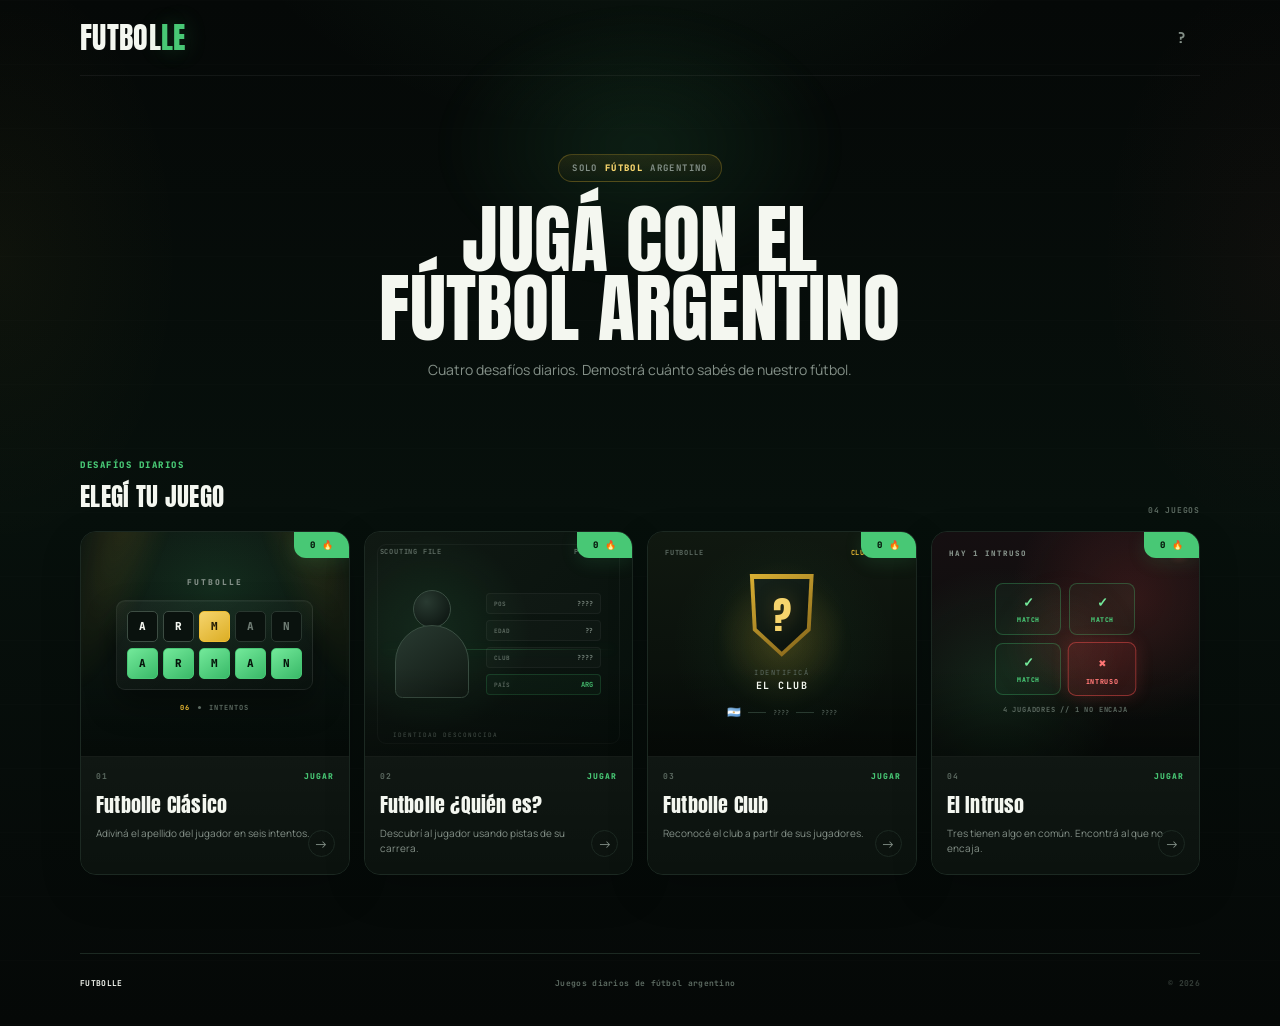
==== commit c2b2e9d4: "Intruso y cambios" ====
--- a/index.html
+++ b/index.html
@@ -15,7 +15,7 @@
     <link rel="stylesheet" href="index.css">
 </head>
 
-<body>
+<body data-game="home">
 
 <header class="topbar">
 
@@ -50,8 +50,7 @@
         </h1>
 
         <p>
-            Tres juegos. Todos los días.
-            ¿Cuánto sabés realmente de fútbol argentino?
+            Cuatro desafíos diarios. Demostrá cuánto sabés de nuestro fútbol.
         </p>
 
     </section>
@@ -76,7 +75,7 @@
             </div>
 
             <span class="games-count">
-                03 JUEGOS
+                04 JUEGOS
             </span>
 
         </div>
@@ -86,11 +85,10 @@
 
 
             <!-- =================================================
-                 CLÁSICO
+                 01. CLÁSICO
             ================================================== -->
 
-            <a href="classic.html"
-               class="game-card classic-card">
+            <a href="classic.html" class="game-card classic-card">
 
                 <div class="streak-badge">
                     0 <span>🔥</span>
@@ -108,23 +106,19 @@
                     <div class="classic-board-mini">
 
                         <div class="mini-row">
-
                             <span class="mini-cell filled">A</span>
                             <span class="mini-cell filled">R</span>
                             <span class="mini-cell yellow">M</span>
                             <span class="mini-cell">A</span>
                             <span class="mini-cell">N</span>
-
                         </div>
 
                         <div class="mini-row">
-
                             <span class="mini-cell green">A</span>
                             <span class="mini-cell green">R</span>
                             <span class="mini-cell green">M</span>
                             <span class="mini-cell green">A</span>
                             <span class="mini-cell green">N</span>
-
                         </div>
 
                     </div>
@@ -137,7 +131,6 @@
 
                 </div>
 
-
                 <div class="game-info">
 
                     <div class="game-meta">
@@ -164,11 +157,10 @@
 
 
             <!-- =================================================
-                 WHO
+                 02. WHO
             ================================================== -->
 
-            <a href="who.html"
-               class="game-card who-card">
+            <a href="who.html" class="game-card who-card">
 
                 <div class="streak-badge">
                     0 <span>🔥</span>
@@ -179,23 +171,16 @@
                     <div class="scan-line"></div>
 
                     <div class="who-top">
-
                         <span>SCOUTING FILE</span>
-
                         <span>PLAYER 02</span>
-
                     </div>
 
                     <div class="who-content">
 
                         <div class="player-silhouette">
-
                             <div class="silhouette-head"></div>
-
                             <div class="silhouette-body"></div>
-
-                        </div>
-
+                        </div>
 
                         <div class="scouting-data">
 
@@ -229,7 +214,6 @@
 
                 </div>
 
-
                 <div class="game-info">
 
                     <div class="game-meta">
@@ -256,11 +240,10 @@
 
 
             <!-- =================================================
-                 CLUB
+                 03. CLUB
             ================================================== -->
 
-            <a href="club.html"
-               class="game-card club-card">
+            <a href="club.html" class="game-card club-card">
 
                 <div class="streak-badge">
                     0 <span>🔥</span>
@@ -271,43 +254,30 @@
                     <div class="club-glow"></div>
 
                     <div class="club-header">
-
                         <span>FUTBOLLE</span>
-
                         <span>CLUB // 03</span>
-
-                    </div>
-
+                    </div>
 
                     <div class="club-shield">
-
                         <div class="shield-inner">
-
                             <span>?</span>
-
-                        </div>
-
-                    </div>
-
+                        </div>
+                    </div>
 
                     <div class="club-name">
                         <span>IDENTIFICÁ</span>
                         <strong>EL CLUB</strong>
                     </div>
 
-
                     <div class="club-clues">
-
                         <span>🇦🇷</span>
                         <i></i>
                         <span>????</span>
                         <i></i>
                         <span>????</span>
-
-                    </div>
-
-                </div>
-
+                    </div>
+
+                </div>
 
                 <div class="game-info">
 
@@ -321,7 +291,7 @@
                     </h3>
 
                     <p>
-                        Descubrí el club argentino a partir de sus pistas.
+                        Reconocé el club a partir de sus jugadores.
                     </p>
 
                     <div class="card-arrow">
@@ -335,46 +305,76 @@
 
 
             <!-- =================================================
-                 PRÓXIMAMENTE
+                 04. EL INTRUSO (NUEVO)
             ================================================== -->
 
-            <div class="game-card coming-soon">
-
-                <div class="game-preview empty-preview">
-
-                    <div class="coming-grid"></div>
-
-                    <span class="plus">
-                        +
-                    </span>
-
-                    <small>
-                        NUEVO JUEGO
-                    </small>
-
-                </div>
-
+            <a href="intruso.html" class="game-card intruso-card">
+
+                <div class="streak-badge">
+                    0 <span>🔥</span>
+                </div>
+
+                <div class="game-preview intruso-preview">
+
+                    <div class="intruso-glow"></div>
+
+                    <div class="intruso-top-tag">
+                        <span>HAY 1 INTRUSO</span>
+                        <span class="alert-dot"></span>
+                    </div>
+
+                    <div class="intruso-grid-mini">
+
+                        <div class="mini-player-item match">
+                            <span class="item-icon">✓</span>
+                            <span class="item-tag">MATCH</span>
+                        </div>
+
+                        <div class="mini-player-item match">
+                            <span class="item-icon">✓</span>
+                            <span class="item-tag">MATCH</span>
+                        </div>
+
+                        <div class="mini-player-item match">
+                            <span class="item-icon">✓</span>
+                            <span class="item-tag">MATCH</span>
+                        </div>
+
+                        <div class="mini-player-item intruder">
+                            <span class="item-icon">×</span>
+                            <span class="item-tag">INTRUSO</span>
+                        </div>
+
+                    </div>
+
+                    <div class="intruso-bottom-caption">
+                        <span>4 JUGADORES // 1 NO ENCAJA</span>
+                    </div>
+
+                </div>
 
                 <div class="game-info">
 
                     <div class="game-meta">
                         <span class="game-number">04</span>
-                        <span class="play-label disabled">
-                            PRÓXIMAMENTE
-                        </span>
+                        <span class="play-label">JUGAR</span>
                     </div>
 
                     <h3>
-                        Futbolle Conexiones
+                        El Intruso
                     </h3>
 
                     <p>
-                        Conectá jugadores, clubes y pistas.
+                        Tres tienen algo en común. Encontrá al que no encaja.
                     </p>
 
-                </div>
-
-            </div>
+                    <div class="card-arrow">
+                        →
+                    </div>
+
+                </div>
+
+            </a>
 
         </div>
 
--- a/index.css
+++ b/index.css
@@ -7,13 +7,11 @@
     'https://fonts.googleapis.com/css2?family=Anton&family=JetBrains+Mono:wght@500;600;700;800&family=Manrope:wght@500;600;700;800;900&display=swap'
 );
 
-
 /* =========================================================
    TOKENS
    ========================================================= */
 
 :root {
-
     --bg: #050807;
     --bg-2: #07100b;
 
@@ -38,28 +36,15 @@
     --yellow: #f0bd32;
     --yellow-light: #f6d46c;
 
-    --red: #d65049;
+    --red: #eb4d4b;
+    --red-light: #ff7675;
 
     --radius: 16px;
 
-    --display:
-        'Anton',
-        Impact,
-        'Arial Narrow',
-        sans-serif;
-
-    --body:
-        'Manrope',
-        Inter,
-        system-ui,
-        sans-serif;
-
-    --mono:
-        'JetBrains Mono',
-        monospace;
-
-}
-
+    --display: 'Anton', Impact, 'Arial Narrow', sans-serif;
+    --body: 'Manrope', Inter, system-ui, sans-serif;
+    --mono: 'JetBrains Mono', monospace;
+}
 
 /* =========================================================
    RESET
@@ -78,39 +63,29 @@
 }
 
 body {
-
     margin: 0;
-
     min-width: 320px;
     min-height: 100vh;
-
     color: var(--text);
-
     font-family: var(--body);
-
     -webkit-font-smoothing: antialiased;
     text-rendering: optimizeLegibility;
-
     background:
-
         radial-gradient(
             ellipse 600px 400px at 50% -150px,
             rgba(72, 200, 117, .09),
             transparent 72%
         ),
-
         radial-gradient(
             ellipse 260px 420px at 0% 25%,
             rgba(240, 189, 50, .035),
             transparent 70%
         ),
-
         radial-gradient(
             ellipse 260px 420px at 100% 25%,
-            rgba(240, 189, 50, .035),
+            rgba(235, 77, 75, .035),
             transparent 70%
         ),
-
         repeating-linear-gradient(
             180deg,
             rgba(255,255,255,.009) 0,
@@ -118,14 +93,12 @@
             transparent 1px,
             transparent 64px
         ),
-
         linear-gradient(
             180deg,
             #050807 0%,
             #07100c 50%,
             #050807 100%
         );
-
 }
 
 button,
@@ -137,59 +110,35 @@
     font: inherit;
 }
 
-
 /* =========================================================
    TOPBAR
    ========================================================= */
 
 .topbar {
-
     width: min(1120px, calc(100% - 48px));
-
     height: 76px;
-
     margin: auto;
-
     display: flex;
     align-items: center;
     justify-content: space-between;
-
     border-bottom: 1px solid rgba(255,255,255,.055);
-
-}
-
+}
 
 .brand {
-
-    position: relative;
-
+    position: relative;
     color: var(--text);
-
     text-decoration: none;
-
     font-family: var(--display);
-
     font-size: 30px;
-
     font-weight: 400;
-
     letter-spacing: .3px;
-
     line-height: 1;
-
-    transition:
-        opacity .18s ease,
-        transform .18s ease;
-
+    transition: opacity .18s ease, transform .18s ease;
 }
 
 .brand span {
-
     color: var(--green);
-
-    text-shadow:
-        0 0 22px rgba(72,200,117,.28);
-
+    text-shadow: 0 0 22px rgba(72,200,117,.28);
 }
 
 .brand:hover {
@@ -200,2000 +149,915 @@
     transform: scale(.97);
 }
 
-
 .help-button {
-
     width: 38px;
     height: 38px;
-
     display: grid;
     place-items: center;
-
     border: 1px solid transparent;
     border-radius: 10px;
-
     background: transparent;
-
     color: var(--muted);
-
     font-family: var(--mono);
     font-size: 15px;
     font-weight: 700;
-
     cursor: pointer;
-
-    transition:
-        color .18s ease,
-        background .18s ease,
-        border-color .18s ease;
-
+    transition: color .18s ease, background .18s ease, border-color .18s ease;
 }
 
 .help-button:hover {
-
     color: var(--text);
-
     background: rgba(255,255,255,.035);
-
     border-color: var(--border);
-
-}
-
-
-/* =========================================================
-   HOME
+}
+
+/* =========================================================
+   HOME & HERO
    ========================================================= */
 
 .home {
-
     width: min(1120px, calc(100% - 48px));
-
     margin: auto;
-
-}
-
-
-/* =========================================================
-   HERO
-   ========================================================= */
+}
 
 .hero {
-
-    position: relative;
-
-    padding:
-        78px
-        20px
-        70px;
-
+    position: relative;
+    padding: 78px 20px 70px;
     text-align: center;
-
-}
-
-
-/* reflector behind title */
+}
 
 .hero::before {
-
     content: "";
-
-    position: absolute;
-
+    position: absolute;
     left: 50%;
     top: -80px;
-
     width: 440px;
     height: 300px;
-
     transform: translateX(-50%);
-
     pointer-events: none;
-
-    background:
-
-        radial-gradient(
-            ellipse at center,
-            rgba(72,200,117,.11),
-            transparent 65%
-        );
-
+    background: radial-gradient(ellipse at center, rgba(72,200,117,.11), transparent 65%);
     filter: blur(10px);
-
-}
-
+}
 
 .hero-kicker {
-
-    position: relative;
-
+    position: relative;
     display: inline-flex;
     align-items: center;
-
     gap: 7px;
-
     padding: 7px 13px;
-
     border: 1px solid rgba(240,189,50,.25);
-
     border-radius: 999px;
-
-    background:
-        linear-gradient(
-            180deg,
-            rgba(240,189,50,.09),
-            rgba(240,189,50,.025)
-        );
-
+    background: linear-gradient(180deg, rgba(240,189,50,.09), rgba(240,189,50,.025));
     color: var(--muted);
-
-    font-family: var(--mono);
-
+    font-family: var(--mono);
     font-size: 9px;
     font-weight: 700;
-
     letter-spacing: 1.4px;
-
 }
 
 .hero-kicker strong {
-
     color: var(--yellow-light);
-
     font-weight: 800;
-
-}
-
+}
 
 .hero h1 {
-
-    position: relative;
-
-    margin:
-        23px
-        0
-        15px;
-
+    position: relative;
+    margin: 23px 0 15px;
     color: var(--text);
-
     font-family: var(--display);
-
     font-size: clamp(48px, 7vw, 76px);
-
     font-weight: 400;
-
     line-height: .91;
-
     letter-spacing: .2px;
-
-}
-
+}
 
 .hero p {
-
-    position: relative;
-
+    position: relative;
     max-width: 520px;
-
     margin: auto;
-
     color: var(--muted);
-
     font-size: 14px;
-
     line-height: 1.65;
-
-}
-
-
-/* =========================================================
-   SECTION
+}
+
+/* =========================================================
+   GAMES SECTION & GRID
    ========================================================= */
 
 .games-section {
     padding-bottom: 78px;
 }
 
-
 .section-heading {
-
     display: flex;
     align-items: end;
     justify-content: space-between;
-
     margin-bottom: 16px;
-
-}
-
+}
 
 .section-label {
-
     color: var(--green);
-
-    font-family: var(--mono);
-
+    font-family: var(--mono);
     font-size: 9px;
-
     font-weight: 800;
-
     letter-spacing: 1.5px;
-
-}
-
+}
 
 .section-heading h2 {
-
     margin: 5px 0 0;
-
     font-family: var(--display);
-
     font-size: 25px;
-
     font-weight: 400;
-
     letter-spacing: .3px;
-
-}
-
+}
 
 .games-count {
-
     color: var(--muted-2);
-
-    font-family: var(--mono);
-
+    font-family: var(--mono);
     font-size: 8px;
-
     font-weight: 700;
-
     letter-spacing: .8px;
-
-}
-
-
-/* =========================================================
-   GRID
-   ========================================================= */
+}
 
 .games-grid {
-
     display: grid;
-
-    grid-template-columns:
-        repeat(4, minmax(0, 1fr));
-
+    grid-template-columns: repeat(4, minmax(0, 1fr));
+    gap: 14px;
+}
+
+/* =========================================================
+   GAME CARD BASE
+   ========================================================= */
+
+.game-card {
+    position: relative;
+    min-width: 0;
+    overflow: hidden;
+    display: flex;
+    flex-direction: column;
+    color: var(--text);
+    text-decoration: none;
+    background: var(--surface);
+    border: 1px solid var(--border);
+    border-radius: var(--radius);
+    box-shadow: 0 15px 40px rgba(0,0,0,.18);
+    transition: transform .22s cubic-bezier(.2,.7,.2,1), border-color .22s ease, box-shadow .22s ease;
+}
+
+.game-card:hover {
+    transform: translateY(-7px);
+    border-color: var(--border-light);
+    box-shadow: 0 25px 55px rgba(0,0,0,.42), 0 0 0 1px rgba(255,255,255,.02);
+}
+
+.game-card:active {
+    transform: translateY(-2px) scale(.99);
+}
+
+.game-preview {
+    position: relative;
+    height: 224px;
+    overflow: hidden;
+    flex-shrink: 0;
+}
+
+.game-preview::after {
+    content: "";
+    position: absolute;
+    inset: 0;
+    pointer-events: none;
+    background: linear-gradient(180deg, transparent 60%, rgba(0,0,0,.35));
+}
+
+/* =========================================================
+   01. CLASSIC PREVIEW
+   ========================================================= */
+
+.classic-preview {
+    display: flex;
+    flex-direction: column;
+    align-items: center;
+    justify-content: center;
     gap: 13px;
-
-}
-
-
-/* =========================================================
-   GAME CARD
-   ========================================================= */
-
-.game-card {
-
-    position: relative;
-
-    min-width: 0;
-
-    overflow: hidden;
-
-    display: flex;
-    flex-direction: column;
-
-    color: var(--text);
-
-    text-decoration: none;
-
-    background: var(--surface);
-
-    border: 1px solid var(--border);
-
-    border-radius: var(--radius);
-
-    box-shadow:
-        0 15px 40px rgba(0,0,0,.18);
-
-    transition:
-        transform .22s cubic-bezier(.2,.7,.2,1),
-        border-color .22s ease,
-        box-shadow .22s ease;
-
-}
-
-
-.game-card:not(.coming-soon):hover {
-
-    transform: translateY(-7px);
-
-    border-color: var(--border-light);
-
-    box-shadow:
-        0 25px 55px rgba(0,0,0,.42),
-        0 0 0 1px rgba(255,255,255,.015);
-
-}
-
-
-.game-card:not(.coming-soon):active {
-
-    transform: translateY(-2px) scale(.99);
-
-}
-
-
-/* =========================================================
-   PREVIEW BASE
-   ========================================================= */
-
-.game-preview {
-
-    position: relative;
-
-    height: 224px;
-
-    overflow: hidden;
-
-    flex-shrink: 0;
-
-}
-
-
-.game-preview::after {
-
-    content: "";
-
-    position: absolute;
-
-    inset: 0;
-
-    pointer-events: none;
-
     background:
-        linear-gradient(
-            180deg,
-            transparent 60%,
-            rgba(0,0,0,.28)
-        );
-
-}
-
-
-/* =========================================================
-   CLASSIC COVER
-   ========================================================= */
-
-.classic-preview {
-
-    display: flex;
-
-    flex-direction: column;
-
-    align-items: center;
-    justify-content: center;
-
-    gap: 13px;
-
-    background:
-
-        radial-gradient(
-            ellipse 180px 130px at 50% 25%,
-            rgba(72,200,117,.13),
-            transparent 72%
-        ),
-
-        linear-gradient(
-            180deg,
-            #0d1712,
-            #07100c
-        );
-
-}
-
-
-/* stadium lights */
+        radial-gradient(ellipse 180px 130px at 50% 25%, rgba(72,200,117,.13), transparent 72%),
+        linear-gradient(180deg, #0d1712, #07100c);
+}
 
 .stadium-light {
-
-    position: absolute;
-
+    position: absolute;
     top: -50px;
-
     width: 90px;
     height: 230px;
-
     opacity: .8;
-
-    background:
-        radial-gradient(
-            ellipse at center top,
-            rgba(240,189,50,.17),
-            transparent 68%
-        );
-
+    background: radial-gradient(ellipse at center top, rgba(240,189,50,.17), transparent 68%);
     filter: blur(8px);
-
-}
-
-.light-left {
-    left: -25px;
-    transform: rotate(18deg);
-}
-
-.light-right {
-    right: -25px;
-    transform: rotate(-18deg);
-}
-
+}
+
+.light-left { left: -25px; transform: rotate(18deg); }
+.light-right { right: -25px; transform: rotate(-18deg); }
 
 .preview-label {
-
     position: relative;
     z-index: 2;
-
     color: var(--muted);
-
-    font-family: var(--mono);
-
+    font-family: var(--mono);
     font-size: 8px;
-
     font-weight: 800;
-
     letter-spacing: 2px;
-
-}
-
+}
 
 .classic-board-mini {
-
     position: relative;
     z-index: 2;
-
     display: flex;
     flex-direction: column;
-
     gap: 6px;
-
     padding: 10px;
-
     border: 1px solid rgba(255,255,255,.07);
-
     border-radius: 9px;
-
-    background:
-        linear-gradient(
-            145deg,
-            rgba(255,255,255,.045),
-            rgba(255,255,255,.008)
-        );
-
-    box-shadow:
-        0 15px 30px rgba(0,0,0,.38),
-        inset 0 1px rgba(255,255,255,.035);
-
-}
-
-
-.mini-row {
-
-    display: flex;
-
-    gap: 5px;
-
-}
-
+    background: linear-gradient(145deg, rgba(255,255,255,.045), rgba(255,255,255,.008));
+    box-shadow: 0 15px 30px rgba(0,0,0,.38), inset 0 1px rgba(255,255,255,.035);
+}
+
+.mini-row { display: flex; gap: 5px; }
 
 .mini-cell {
-
     width: 31px;
     height: 31px;
-
     display: grid;
     place-items: center;
-
     border: 1px solid #29372f;
-
     border-radius: 5px;
-
     background: #0a120e;
-
     color: #6e7b73;
-
-    font-family: var(--mono);
-
+    font-family: var(--mono);
     font-size: 11px;
-
     font-weight: 800;
-
-    box-shadow:
-        inset 0 1px rgba(255,255,255,.025);
-
-}
-
-
-.mini-cell.filled {
-
-    color: var(--text);
-
-    border-color: #3d4d43;
-
-}
-
-
+}
+
+.mini-cell.filled { color: var(--text); border-color: #3d4d43; }
 .mini-cell.yellow {
-
     color: #201803;
-
+    background: linear-gradient(145deg, #f6d46c, #dcae25);
+    border-color: var(--yellow);
+}
+.mini-cell.green {
+    color: #06150b;
+    background: linear-gradient(145deg, #73e99a, #39b968);
+    border-color: var(--green);
+}
+
+.preview-bottom {
+    position: relative;
+    z-index: 2;
+    display: flex;
+    align-items: center;
+    gap: 8px;
+    color: var(--muted-2);
+    font-family: var(--mono);
+    font-size: 7px;
+    font-weight: 700;
+    letter-spacing: 1px;
+}
+
+.preview-bottom span:first-child { color: var(--yellow); }
+.preview-bottom i { width: 3px; height: 3px; border-radius: 50%; background: var(--muted-2); }
+
+/* =========================================================
+   02. WHO PREVIEW
+   ========================================================= */
+
+.who-preview {
+    padding: 15px;
     background:
-        linear-gradient(
-            145deg,
-            #f6d46c,
-            #dcae25
-        );
-
-    border-color: var(--yellow);
-
-}
-
-
-.mini-cell.green {
-
-    color: #06150b;
-
-    background:
-        linear-gradient(
-            145deg,
-            #73e99a,
-            #39b968
-        );
-
-    border-color: var(--green);
-
-}
-
-
-.preview-bottom {
-
-    position: relative;
-    z-index: 2;
-
-    display: flex;
-    align-items: center;
-
-    gap: 8px;
-
-    color: var(--muted-2);
-
-    font-family: var(--mono);
-
-    font-size: 7px;
-
-    font-weight: 700;
-
-    letter-spacing: 1px;
-
-}
-
-
-.preview-bottom span:first-child {
-    color: var(--yellow);
-}
-
-
-.preview-bottom i {
-
-    width: 3px;
-    height: 3px;
-
-    border-radius: 50%;
-
-    background: var(--muted-2);
-
-}
-
-
-/* =========================================================
-   WHO COVER
-   ========================================================= */
-
-.who-preview {
-
-    padding: 15px;
-
-    background:
-
-        radial-gradient(
-            circle at 25% 45%,
-            rgba(72,200,117,.11),
-            transparent 42%
-        ),
-
-        linear-gradient(
-            135deg,
-            #101913,
-            #07100c
-        );
-
-}
-
+        radial-gradient(circle at 25% 45%, rgba(72,200,117,.11), transparent 42%),
+        linear-gradient(135deg, #101913, #07100c);
+}
 
 .who-preview::before {
-
     content: "";
-
-    position: absolute;
-
+    position: absolute;
     inset: 12px;
-
     border: 1px solid rgba(255,255,255,.045);
-
     border-radius: 9px;
-
-}
-
+}
 
 .scan-line {
-
-    position: absolute;
-
+    position: absolute;
     left: 15px;
     right: 15px;
-
     top: 52%;
-
     height: 1px;
-
-    background:
-        linear-gradient(
-            90deg,
-            transparent,
-            rgba(72,200,117,.35),
-            transparent
-        );
-
-    box-shadow:
-        0 0 14px rgba(72,200,117,.25);
-
+    background: linear-gradient(90deg, transparent, rgba(72,200,117,.35), transparent);
+    box-shadow: 0 0 14px rgba(72,200,117,.25);
     opacity: .7;
-
-}
-
+}
 
 .who-top {
-
     position: relative;
     z-index: 2;
-
     display: flex;
     justify-content: space-between;
-
     color: var(--muted-2);
-
-    font-family: var(--mono);
-
+    font-family: var(--mono);
     font-size: 7px;
-
     font-weight: 700;
-
     letter-spacing: .8px;
-
-}
-
+}
 
 .who-content {
-
-    position: absolute;
-
+    position: absolute;
     left: 28px;
     right: 28px;
-
     top: 50%;
-
     transform: translateY(-50%);
-
-    display: flex;
-
-    align-items: center;
-
+    display: flex;
+    align-items: center;
     justify-content: center;
-
     gap: 17px;
-
-}
-
-
-/* silhouette */
-
-.player-silhouette {
-
-    position: relative;
-
-    width: 74px;
-    height: 108px;
-
-}
-
+}
+
+.player-silhouette { position: relative; width: 74px; height: 108px; }
 
 .silhouette-head {
-
-    position: absolute;
-
+    position: absolute;
     top: 0;
     left: 50%;
-
     width: 38px;
     height: 38px;
-
     transform: translateX(-50%);
-
     border-radius: 50%;
-
-    background:
-        radial-gradient(
-            circle at 35% 30%,
-            #293a31,
-            #111b16 72%
-        );
-
+    background: radial-gradient(circle at 35% 30%, #293a31, #111b16 72%);
     border: 1px solid #3a4e42;
-
-}
-
+}
 
 .silhouette-body {
-
-    position: absolute;
-
+    position: absolute;
     left: 50%;
     bottom: 0;
-
     width: 74px;
     height: 73px;
-
     transform: translateX(-50%);
-
-    border-radius:
-        40px
-        40px
-        8px
-        8px;
-
-    background:
-        linear-gradient(
-            145deg,
-            #293a31,
-            #101913
-        );
-
+    border-radius: 40px 40px 8px 8px;
+    background: linear-gradient(145deg, #293a31, #101913);
     border: 1px solid #3a4e42;
-
-}
-
-
-.scouting-data {
-
-    width: 115px;
-
-    display: grid;
-
-    gap: 6px;
-
-}
-
+}
+
+.scouting-data { width: 115px; display: grid; gap: 6px; }
 
 .data-line {
-
     display: flex;
     align-items: center;
     justify-content: space-between;
-
     padding: 5px 7px;
-
     border: 1px solid rgba(255,255,255,.045);
-
     border-radius: 4px;
-
     background: rgba(255,255,255,.018);
-
-}
-
-
-.data-line span {
-
-    color: var(--muted-2);
-
-    font-family: var(--mono);
-
-    font-size: 6px;
-
-    font-weight: 700;
-
-}
-
-
-.data-line b {
-
-    color: #758279;
-
-    font-family: var(--mono);
-
-    font-size: 7px;
-
-}
-
-
-.data-line.active {
-
-    border-color: rgba(72,200,117,.2);
-
-    background: rgba(72,200,117,.045);
-
-}
-
-
-.data-line.active b {
-
-    color: var(--green);
-
-}
-
+}
+
+.data-line span { color: var(--muted-2); font-family: var(--mono); font-size: 6px; font-weight: 700; }
+.data-line b { color: #758279; font-family: var(--mono); font-size: 7px; }
+.data-line.active { border-color: rgba(72,200,117,.2); background: rgba(72,200,117,.045); }
+.data-line.active b { color: var(--green); }
 
 .who-footer {
-
-    position: absolute;
-
+    position: absolute;
     left: 28px;
     bottom: 17px;
-
     color: var(--muted-2);
-
-    font-family: var(--mono);
-
+    font-family: var(--mono);
     font-size: 6px;
-
     letter-spacing: 1px;
-
-}
-
-
-/* =========================================================
-   CLUB COVER
+}
+
+/* =========================================================
+   03. CLUB PREVIEW
    ========================================================= */
 
 .club-preview {
-
-    display: flex;
-
+    display: flex;
     flex-direction: column;
-
-    align-items: center;
-
+    align-items: center;
     justify-content: center;
-
     background:
-
-        radial-gradient(
-            circle at 50% 42%,
-            rgba(240,189,50,.10),
-            transparent 35%
-        ),
-
-        radial-gradient(
-            circle at 50% 50%,
-            rgba(72,200,117,.07),
-            transparent 63%
-        ),
-
-        linear-gradient(
-            180deg,
-            #101810,
-            #070d09
-        );
-
-}
-
+        radial-gradient(circle at 50% 42%, rgba(240,189,50,.10), transparent 35%),
+        radial-gradient(circle at 50% 50%, rgba(72,200,117,.07), transparent 63%),
+        linear-gradient(180deg, #101810, #070d09);
+}
 
 .club-glow {
-
-    position: absolute;
-
+    position: absolute;
     width: 140px;
     height: 140px;
-
     border-radius: 50%;
-
-    background:
-        radial-gradient(
-            circle,
-            rgba(240,189,50,.13),
-            transparent 68%
-        );
-
+    background: radial-gradient(circle, rgba(240,189,50,.13), transparent 68%);
     filter: blur(5px);
-
-}
-
+}
 
 .club-header {
-
-    position: absolute;
-
+    position: absolute;
     top: 16px;
     left: 17px;
     right: 17px;
-
     display: flex;
     justify-content: space-between;
-
     color: var(--muted-2);
-
-    font-family: var(--mono);
-
+    font-family: var(--mono);
     font-size: 7px;
-
     font-weight: 700;
-
     letter-spacing: .8px;
-
-}
-
-
-.club-header span:last-child {
-    color: var(--yellow);
-}
-
-
-/* shield */
+}
+
+.club-header span:last-child { color: var(--yellow); }
 
 .club-shield {
-
     position: relative;
     z-index: 2;
-
     width: 76px;
     height: 91px;
-
     display: grid;
     place-items: center;
-
-    clip-path:
-        polygon(
-            8% 5%,
-            92% 5%,
-            88% 67%,
-            50% 96%,
-            12% 67%
-        );
-
-    background:
-        linear-gradient(
-            145deg,
-            #e0b535,
-            #7b5d18
-        );
-
-    filter:
-        drop-shadow(
-            0 10px 18px rgba(0,0,0,.35)
-        );
-
-}
-
+    clip-path: polygon(8% 5%, 92% 5%, 88% 67%, 50% 96%, 12% 67%);
+    background: linear-gradient(145deg, #e0b535, #7b5d18);
+    filter: drop-shadow(0 10px 18px rgba(0,0,0,.35));
+}
 
 .shield-inner {
-
     width: 66px;
     height: 80px;
-
     display: grid;
     place-items: center;
-
-    clip-path:
-        polygon(
-            8% 5%,
-            92% 5%,
-            88% 67%,
-            50% 96%,
-            12% 67%
-        );
-
+    clip-path: polygon(8% 5%, 92% 5%, 88% 67%, 50% 96%, 12% 67%);
+    background: linear-gradient(145deg, #17231b, #09100c);
+}
+
+.shield-inner span {
+    color: var(--yellow-light);
+    font-family: var(--display);
+    font-size: 37px;
+    font-weight: 400;
+    text-shadow: 0 0 20px rgba(240,189,50,.25);
+}
+
+.club-name {
+    position: relative;
+    z-index: 2;
+    display: flex;
+    flex-direction: column;
+    align-items: center;
+    margin-top: 8px;
+    font-family: var(--mono);
+    font-size: 7px;
+    letter-spacing: 1.5px;
+}
+
+.club-name span { color: var(--muted-2); }
+.club-name strong { margin-top: 2px; color: var(--text); font-size: 10px; }
+
+.club-clues {
+    position: relative;
+    z-index: 2;
+    display: flex;
+    align-items: center;
+    gap: 7px;
+    margin-top: 13px;
+    color: var(--muted-2);
+    font-family: var(--mono);
+    font-size: 7px;
+}
+
+.club-clues span:first-child { font-size: 11px; }
+.club-clues i { width: 18px; height: 1px; background: var(--border-light); }
+
+/* =========================================================
+   04. EL INTRUSO PREVIEW (NUEVO)
+   ========================================================= */
+
+.intruso-preview {
+    display: flex;
+    flex-direction: column;
+    align-items: center;
+    justify-content: center;
+    padding: 16px;
     background:
-        linear-gradient(
-            145deg,
-            #17231b,
-            #09100c
-        );
-
-}
-
-
-.shield-inner span {
-
-    color: var(--yellow-light);
-
+        radial-gradient(circle at 75% 30%, rgba(235, 77, 75, .15), transparent 48%),
+        radial-gradient(circle at 25% 70%, rgba(72, 200, 117, .12), transparent 48%),
+        linear-gradient(180deg, #150f11, #080d0a);
+}
+
+.intruso-glow {
+    position: absolute;
+    width: 150px;
+    height: 150px;
+    border-radius: 50%;
+    background: radial-gradient(circle, rgba(235, 77, 75, .12), transparent 65%);
+    filter: blur(8px);
+}
+
+.intruso-top-tag {
+    position: absolute;
+    top: 16px;
+    left: 17px;
+    right: 17px;
+    display: flex;
+    align-items: center;
+    justify-content: space-between;
+    color: var(--muted);
+    font-family: var(--mono);
+    font-size: 7.5px;
+    font-weight: 800;
+    letter-spacing: 1px;
+}
+
+.alert-dot {
+    width: 6px;
+    height: 6px;
+    border-radius: 50%;
+    background: var(--red);
+    box-shadow: 0 0 8px var(--red);
+    animation: pulse-red 1.5s infinite;
+}
+
+@keyframes pulse-red {
+    0%, 100% { transform: scale(1); opacity: 1; }
+    50% { transform: scale(1.3); opacity: .6; }
+}
+
+.intruso-grid-mini {
+    position: relative;
+    z-index: 2;
+    display: grid;
+    grid-template-columns: repeat(2, 1fr);
+    gap: 8px;
+    width: 140px;
+    margin: 8px 0 10px;
+}
+
+.mini-player-item {
+    display: flex;
+    flex-direction: column;
+    align-items: center;
+    justify-content: center;
+    gap: 4px;
+    height: 52px;
+    border-radius: 8px;
+    background: rgba(255, 255, 255, 0.03);
+    border: 1px solid rgba(255, 255, 255, 0.07);
+    transition: transform 0.2s ease;
+}
+
+.mini-player-item.match {
+    border-color: rgba(72, 200, 117, 0.3);
+    background: rgba(72, 200, 117, 0.05);
+}
+
+.mini-player-item.match .item-icon {
+    color: var(--green-light);
+    font-family: var(--mono);
+    font-size: 13px;
+    font-weight: 900;
+}
+
+.mini-player-item.match .item-tag {
+    color: var(--green);
+    font-family: var(--mono);
+    font-size: 6.5px;
+    font-weight: 800;
+    letter-spacing: 0.5px;
+}
+
+.mini-player-item.intruder {
+    border-color: rgba(235, 77, 75, 0.5);
+    background: rgba(235, 77, 75, 0.12);
+    box-shadow: 0 0 16px rgba(235, 77, 75, 0.2);
+    transform: scale(1.04);
+}
+
+.mini-player-item.intruder .item-icon {
+    color: var(--red-light);
+    font-family: var(--mono);
+    font-size: 14px;
+    font-weight: 900;
+}
+
+.mini-player-item.intruder .item-tag {
+    color: var(--red-light);
+    font-family: var(--mono);
+    font-size: 6.5px;
+    font-weight: 900;
+    letter-spacing: 0.5px;
+}
+
+.intruso-bottom-caption {
+    position: relative;
+    z-index: 2;
+    font-family: var(--mono);
+    font-size: 7px;
+    font-weight: 700;
+    color: var(--muted-2);
+    letter-spacing: 0.8px;
+}
+
+/* =========================================================
+   GAME INFO (METAS & TEXTS)
+   ========================================================= */
+
+.game-info {
+    position: relative;
+    flex: 1;
+    padding: 14px 15px 18px;
+    border-top: 1px solid rgba(255,255,255,.045);
+    background: linear-gradient(180deg, rgba(255,255,255,.018), transparent), var(--surface);
+}
+
+.game-meta {
+    display: flex;
+    align-items: center;
+    justify-content: space-between;
+    margin-bottom: 8px;
+}
+
+.game-number {
+    color: var(--muted-2);
+    font-family: var(--mono);
+    font-size: 8px;
+    font-weight: 700;
+    letter-spacing: 1px;
+}
+
+.play-label {
+    color: var(--green);
+    font-family: var(--mono);
+    font-size: 8px;
+    font-weight: 800;
+    letter-spacing: 1px;
+}
+
+.intruso-card:hover .play-label {
+    color: var(--red-light);
+}
+
+.game-info h3 {
+    margin: 0;
+    padding-right: 24px;
+    color: var(--text);
     font-family: var(--display);
-
-    font-size: 37px;
-
+    font-size: 20px;
     font-weight: 400;
-
-    text-shadow:
-        0 0 20px rgba(240,189,50,.25);
-
-}
-
-
-.club-name {
-
-    position: relative;
-    z-index: 2;
-
-    display: flex;
-    flex-direction: column;
-
-    align-items: center;
-
-    margin-top: 8px;
-
-    font-family: var(--mono);
-
-    font-size: 7px;
-
-    letter-spacing: 1.5px;
-
-}
-
-
-.club-name span {
-    color: var(--muted-2);
-}
-
-
-.club-name strong {
-
-    margin-top: 2px;
-
-    color: var(--text);
-
+    letter-spacing: .2px;
+}
+
+.game-info p {
+    max-width: 220px;
+    margin: 6px 0 0;
+    color: var(--muted);
     font-size: 10px;
-
-}
-
-
-.club-clues {
-
-    position: relative;
-    z-index: 2;
-
-    display: flex;
-    align-items: center;
-
-    gap: 7px;
-
-    margin-top: 13px;
-
-    color: var(--muted-2);
-
-    font-family: var(--mono);
-
-    font-size: 7px;
-
-}
-
-
-.club-clues span:first-child {
-    font-size: 11px;
-}
-
-
-.club-clues i {
-
-    width: 18px;
-    height: 1px;
-
-    background: var(--border-light);
-
-}
-
-
-/* =========================================================
-   GAME INFO
-   ========================================================= */
-
-.game-info {
-
-    position: relative;
-
-    flex: 1;
-
-    padding:
-        14px
-        15px
-        18px;
-
-    border-top: 1px solid rgba(255,255,255,.045);
-
-    background:
-        linear-gradient(
-            180deg,
-            rgba(255,255,255,.018),
-            transparent
-        ),
-        var(--surface);
-
-}
-
-
-.game-meta {
-
-    display: flex;
-    align-items: center;
-    justify-content: space-between;
-
-    margin-bottom: 8px;
-
-}
-
-
-.game-number {
-
-    color: var(--muted-2);
-
-    font-family: var(--mono);
-
-    font-size: 8px;
-
-    font-weight: 700;
-
-    letter-spacing: 1px;
-
-}
-
-
-.play-label {
-
-    color: var(--green);
-
-    font-family: var(--mono);
-
-    font-size: 8px;
-
-    font-weight: 800;
-
-    letter-spacing: 1px;
-
-}
-
-
-.game-info h3 {
-
-    margin: 0;
-
-    padding-right: 24px;
-
-    color: var(--text);
-
-    font-family: var(--display);
-
-    font-size: 20px;
-
-    font-weight: 400;
-
-    letter-spacing: .2px;
-
-}
-
-
-.game-info p {
-
-    max-width: 220px;
-
-    margin:
-        6px
-        0
-        0;
-
-    color: var(--muted);
-
-    font-size: 10px;
-
     line-height: 1.5;
-
-}
-
+}
 
 .card-arrow {
-
-    position: absolute;
-
+    position: absolute;
     right: 14px;
     bottom: 17px;
-
     width: 27px;
     height: 27px;
-
     display: grid;
     place-items: center;
-
     border: 1px solid var(--border);
-
     border-radius: 50%;
-
     color: var(--muted);
-
     font-size: 14px;
-
-    transition:
-        color .18s ease,
-        background .18s ease,
-        border-color .18s ease,
-        transform .18s ease;
-
-}
-
+    transition: color .18s ease, background .18s ease, border-color .18s ease, transform .18s ease;
+}
 
 .game-card:hover .card-arrow {
-
     color: #06150b;
-
     background: var(--green);
-
     border-color: var(--green);
-
     transform: translateX(2px);
-
-}
-
-
-/* =========================================================
-   STREAK
+}
+
+.intruso-card:hover .card-arrow {
+    background: var(--red);
+    border-color: var(--red);
+    color: #fff;
+}
+
+/* =========================================================
+   STREAK BADGE
    ========================================================= */
 
 .streak-badge {
-
-    position: absolute;
-
+    position: absolute;
     z-index: 10;
-
     top: 0;
     right: 0;
-
     min-width: 55px;
-
-    padding:
-        7px
-        9px;
-
-    border-radius:
-        0
-        0
-        0
-        12px;
-
+    padding: 7px 9px;
+    border-radius: 0 0 0 12px;
     background: var(--green);
-
     color: #06150b;
-
-    font-family: var(--mono);
-
+    font-family: var(--mono);
     font-size: 9px;
-
     font-weight: 800;
-
     text-align: center;
-
-    box-shadow:
-        0 5px 18px rgba(72,200,117,.13);
-
-}
-
+    box-shadow: 0 5px 18px rgba(72,200,117,.13);
+}
 
 .streak-badge span {
     margin-left: 2px;
 }
 
-
-/* =========================================================
-   COMING SOON
-   ========================================================= */
-
-.coming-soon {
-
-    cursor: default;
-
-    opacity: .72;
-
-}
-
-
-.coming-soon:hover {
-
-    transform: none;
-
-    border-color: var(--border);
-
-    box-shadow:
-        0 15px 40px rgba(0,0,0,.18);
-
-}
-
-
-.empty-preview {
-
-    display: flex;
-
-    flex-direction: column;
-
-    align-items: center;
-    justify-content: center;
-
-    gap: 8px;
-
-    background:
-
-        radial-gradient(
-            circle at center,
-            rgba(72,200,117,.045),
-            transparent 55%
-        ),
-
-        #09100c;
-
-}
-
-
-.coming-grid {
-
-    position: absolute;
-
-    inset: 0;
-
-    opacity: .35;
-
-    background-image:
-
-        linear-gradient(
-            rgba(255,255,255,.025) 1px,
-            transparent 1px
-        ),
-
-        linear-gradient(
-            90deg,
-            rgba(255,255,255,.025) 1px,
-            transparent 1px
-        );
-
-    background-size: 24px 24px;
-
-}
-
-
-.plus {
-
-    position: relative;
-
-    z-index: 2;
-
-    color: #3b5143;
-
-    font-family: var(--display);
-
-    font-size: 52px;
-
-    line-height: 1;
-
-}
-
-
-.empty-preview small {
-
-    position: relative;
-
-    z-index: 2;
-
+/* =========================================================
+   FOOTER
+   ========================================================= */
+
+footer {
+    display: flex;
+    align-items: center;
+    justify-content: space-between;
+    padding: 24px 0 38px;
+    border-top: 1px solid var(--border);
     color: var(--muted-2);
-
-    font-family: var(--mono);
-
-    font-size: 7px;
-
-    letter-spacing: 1.2px;
-
-}
-
-
-.play-label.disabled {
-
-    color: var(--muted-2);
-
-}
-
-
-/* =========================================================
-   FOOTER
-   ========================================================= */
-
-footer {
-
-    display: flex;
-    align-items: center;
-    justify-content: space-between;
-
-    padding:
-        24px
-        0
-        38px;
-
-    border-top: 1px solid var(--border);
-
-    color: var(--muted-2);
-
-    font-family: var(--mono);
-
+    font-family: var(--mono);
     font-size: 8px;
-
     font-weight: 700;
-
     letter-spacing: .3px;
-
-}
-
-
-.footer-brand {
-    color: var(--text);
-}
-
-
-.footer-year {
-    opacity: .55;
-}
-
-
-/* =========================================================
-   TABLET
+}
+
+.footer-brand { color: var(--text); }
+.footer-year { opacity: .55; }
+
+/* =========================================================
+   RESPONSIVE (TABLETS & PHONES)
    ========================================================= */
 
 @media (max-width: 1050px) {
-
     .games-grid {
-
-        grid-template-columns:
-            repeat(2, minmax(0, 1fr));
-
-    }
-
-
+        grid-template-columns: repeat(2, minmax(0, 1fr));
+    }
     .game-preview {
-        height: 245px;
-    }
-
-}
-
-
-/* =========================================================
-   TABLET SMALL
-   ========================================================= */
+        height: 235px;
+    }
+}
 
 @media (max-width: 720px) {
-
     .topbar,
     .home {
-
-        width:
-            min(
-                calc(100% - 32px),
-                620px
-            );
-
-    }
-
-
+        width: min(calc(100% - 32px), 620px);
+    }
     .hero {
-
-        padding:
-            60px
-            10px
-            52px;
-
-    }
-
-
+        padding: 60px 10px 52px;
+    }
     .hero h1 {
-
-        font-size:
-            clamp(
-                43px,
-                9vw,
-                62px
-            );
-
-    }
-
-
+        font-size: clamp(43px, 9vw, 62px);
+    }
     .games-grid {
-
         gap: 10px;
-
-    }
-
-
+    }
     .game-preview {
-
-        height: 210px;
-
-    }
-
-
+        height: 200px;
+    }
     .game-info h3 {
-
         font-size: 18px;
-
-    }
-
-}
-
-
-/* =========================================================
-   MOBILE
-   ========================================================= */
+    }
+}
 
 @media (max-width: 560px) {
-
     .topbar,
     .home {
-
-        width:
-            calc(100% - 22px);
-
-    }
-
-
+        width: calc(100% - 22px);
+    }
     .topbar {
-
         height: 63px;
-
-    }
-
-
+    }
     .brand {
-
         font-size: 25px;
-
-    }
-
-
+    }
     .hero {
-
-        padding:
-            43px
-            5px
-            43px;
-
-    }
-
-
+        padding: 43px 5px 43px;
+    }
     .hero-kicker {
-
         font-size: 8px;
-
-        padding:
-            7px
-            10px;
-
-    }
-
-
+        padding: 7px 10px;
+    }
     .hero h1 {
-
         margin-top: 19px;
-
-        font-size:
-            clamp(
-                37px,
-                11vw,
-                52px
-            );
-
+        font-size: clamp(37px, 11vw, 52px);
         letter-spacing: 0;
-
-    }
-
-
+    }
     .hero p {
-
         max-width: 340px;
-
         font-size: 12px;
-
-    }
-
-
+    }
     .games-section {
-
         padding-bottom: 52px;
-
-    }
-
-
+    }
     .section-heading {
-
         margin-bottom: 12px;
-
-    }
-
-
+    }
     .section-heading h2 {
-
         font-size: 22px;
-
-    }
-
-
+    }
     .games-count {
-
         font-size: 7px;
-
-    }
-
-
+    }
     .games-grid {
-
-        grid-template-columns:
-            repeat(2, minmax(0, 1fr));
-
+        grid-template-columns: repeat(2, minmax(0, 1fr));
         gap: 8px;
-
-    }
-
-
+    }
     .game-preview {
-
         height: 168px;
-
-    }
-
-
+    }
     .game-info {
-
-        padding:
-            11px
-            10px
-            14px;
-
-    }
-
-
+        padding: 11px 10px 14px;
+    }
     .game-meta {
-
         margin-bottom: 6px;
-
-    }
-
-
+    }
     .game-number,
     .play-label {
-
         font-size: 7px;
-
-    }
-
-
+    }
     .game-info h3 {
-
         font-size: 16px;
-
         line-height: 1.05;
-
-    }
-
-
+    }
     .game-info p {
-
         display: none;
-
-    }
-
-
+    }
     .card-arrow {
-
         width: 23px;
         height: 23px;
-
         right: 9px;
         bottom: 11px;
-
         font-size: 12px;
-
-    }
-
-
+    }
     .streak-badge {
-
         min-width: 45px;
-
-        padding:
-            6px
-            7px;
-
+        padding: 6px 7px;
         font-size: 8px;
-
-    }
-
-
-    /* CLASSIC */
-
-    .classic-board-mini {
-
-        padding: 7px;
-
-        gap: 4px;
-
-    }
-
-
-    .mini-row {
-
-        gap: 3px;
-
-    }
-
-
-    .mini-cell {
-
-        width: 24px;
-        height: 24px;
-
-        font-size: 9px;
-
-    }
-
-
-    .preview-label {
-
+    }
+
+    /* INTRUSO MINI MOBILE */
+    .intruso-grid-mini {
+        width: 120px;
+        gap: 5px;
+        margin: 4px 0 6px;
+    }
+    .mini-player-item {
+        height: 42px;
+    }
+    .mini-player-item.match .item-icon,
+    .mini-player-item.intruder .item-icon {
+        font-size: 11px;
+    }
+    .mini-player-item.match .item-tag,
+    .mini-player-item.intruder .item-tag {
+        font-size: 5.5px;
+    }
+    .intruso-top-tag,
+    .intruso-bottom-caption {
         font-size: 6px;
-
-    }
-
-
-    .preview-bottom {
-
-        font-size: 5px;
-
-    }
-
-
-    /* WHO */
-
-    .who-content {
-
-        left: 13px;
-        right: 13px;
-
+    }
+
+    footer {
+        flex-wrap: wrap;
         gap: 8px;
-
-    }
-
-
-    .player-silhouette {
-
-        width: 53px;
-        height: 80px;
-
-    }
-
-
-    .silhouette-head {
-
-        width: 28px;
-        height: 28px;
-
-    }
-
-
-    .silhouette-body {
-
-        width: 53px;
-        height: 55px;
-
-    }
-
-
-    .scouting-data {
-
-        width: 86px;
-
-        gap: 4px;
-
-    }
-
-
-    .data-line {
-
-        padding:
-            4px
-            5px;
-
-    }
-
-
-    .data-line span,
-    .data-line b {
-
-        font-size: 5px;
-
-    }
-
-
-    .who-top {
-
-        font-size: 5px;
-
-    }
-
-
-    .who-footer {
-
-        left: 14px;
-
-        font-size: 5px;
-
-    }
-
-
-    /* CLUB */
-
-    .club-shield {
-
-        width: 58px;
-        height: 70px;
-
-    }
-
-
-    .shield-inner {
-
-        width: 50px;
-        height: 61px;
-
-    }
-
-
-    .shield-inner span {
-
-        font-size: 28px;
-
-    }
-
-
-    .club-name {
-
-        font-size: 5px;
-
-    }
-
-
-    .club-name strong {
-
-        font-size: 8px;
-
-    }
-
-
-    .club-clues {
-
-        margin-top: 7px;
-
-        font-size: 5px;
-
-    }
-
-
-    .club-header {
-
-        top: 11px;
-        left: 11px;
-        right: 11px;
-
-        font-size: 5px;
-
-    }
-
-
-    footer {
-
-        flex-wrap: wrap;
-
-        gap: 8px;
-
         padding-bottom: 28px;
-
         font-size: 7px;
-
-    }
-
-}
-
-
-/* =========================================================
-   VERY SMALL
-   ========================================================= */
+    }
+}
 
 @media (max-width: 380px) {
-
     .games-grid {
-
         gap: 6px;
-
-    }
-
-
+    }
     .game-preview {
-
         height: 150px;
-
-    }
-
-
+    }
     .game-info h3 {
-
         font-size: 14px;
-
-    }
-
-
+    }
     .game-info {
-
-        padding:
-            9px
-            8px
-            12px;
-
-    }
-
-
-    .classic-board-mini {
-
-        transform: scale(.88);
-
-    }
-
-
-    .who-content {
-
-        transform:
-            translateY(-50%)
-            scale(.88);
-
-    }
-
-
-    .club-shield {
-
-        transform: scale(.88);
-
-    }
-
-}
-
-
-/* =========================================================
-   REDUCED MOTION
-   ========================================================= */
+        padding: 9px 8px 12px;
+    }
+    .classic-board-mini,
+    .who-content,
+    .club-shield,
+    .intruso-grid-mini {
+        transform: scale(.86);
+    }
+}
 
 @media (prefers-reduced-motion: reduce) {
-
     *,
     *::before,
     *::after {
-
         animation-duration: .01ms !important;
-
         animation-iteration-count: 1 !important;
-
         transition-duration: .01ms !important;
-
         scroll-behavior: auto !important;
-
-    }
-
+    }
 }
